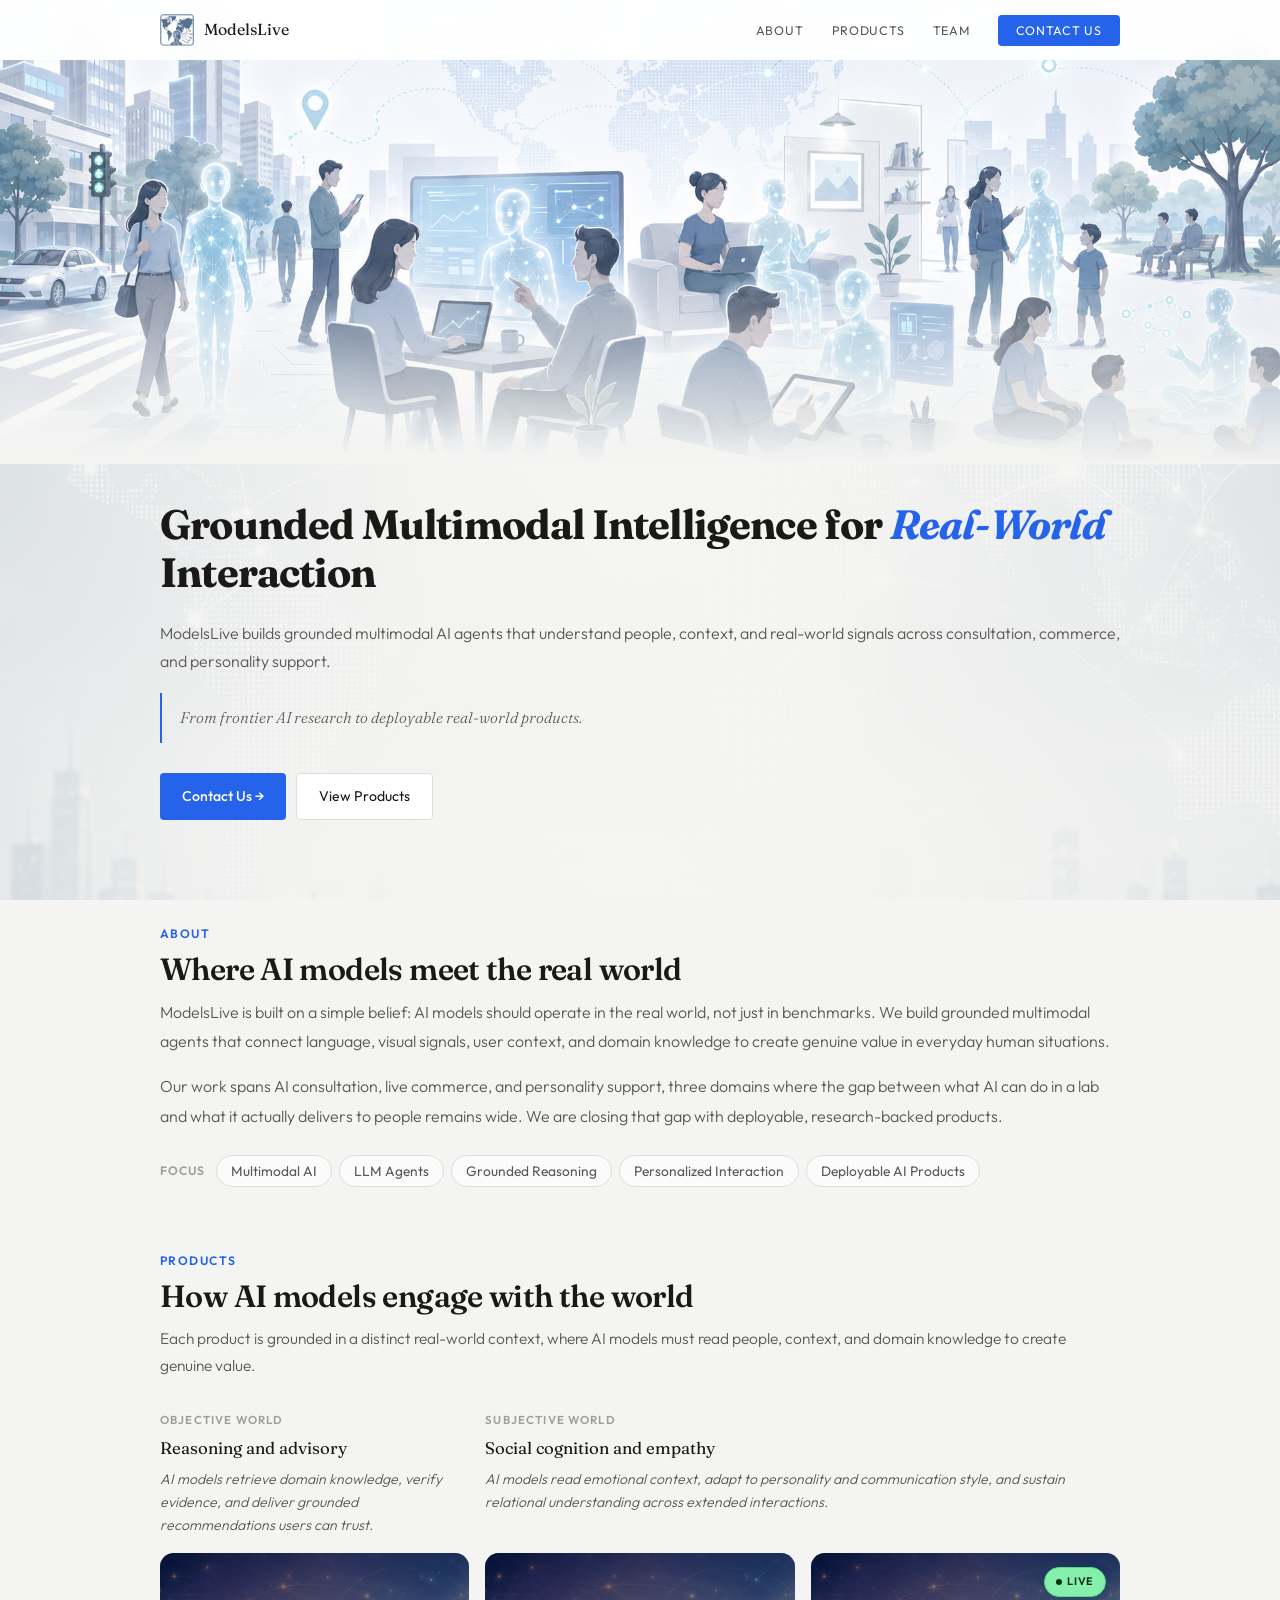
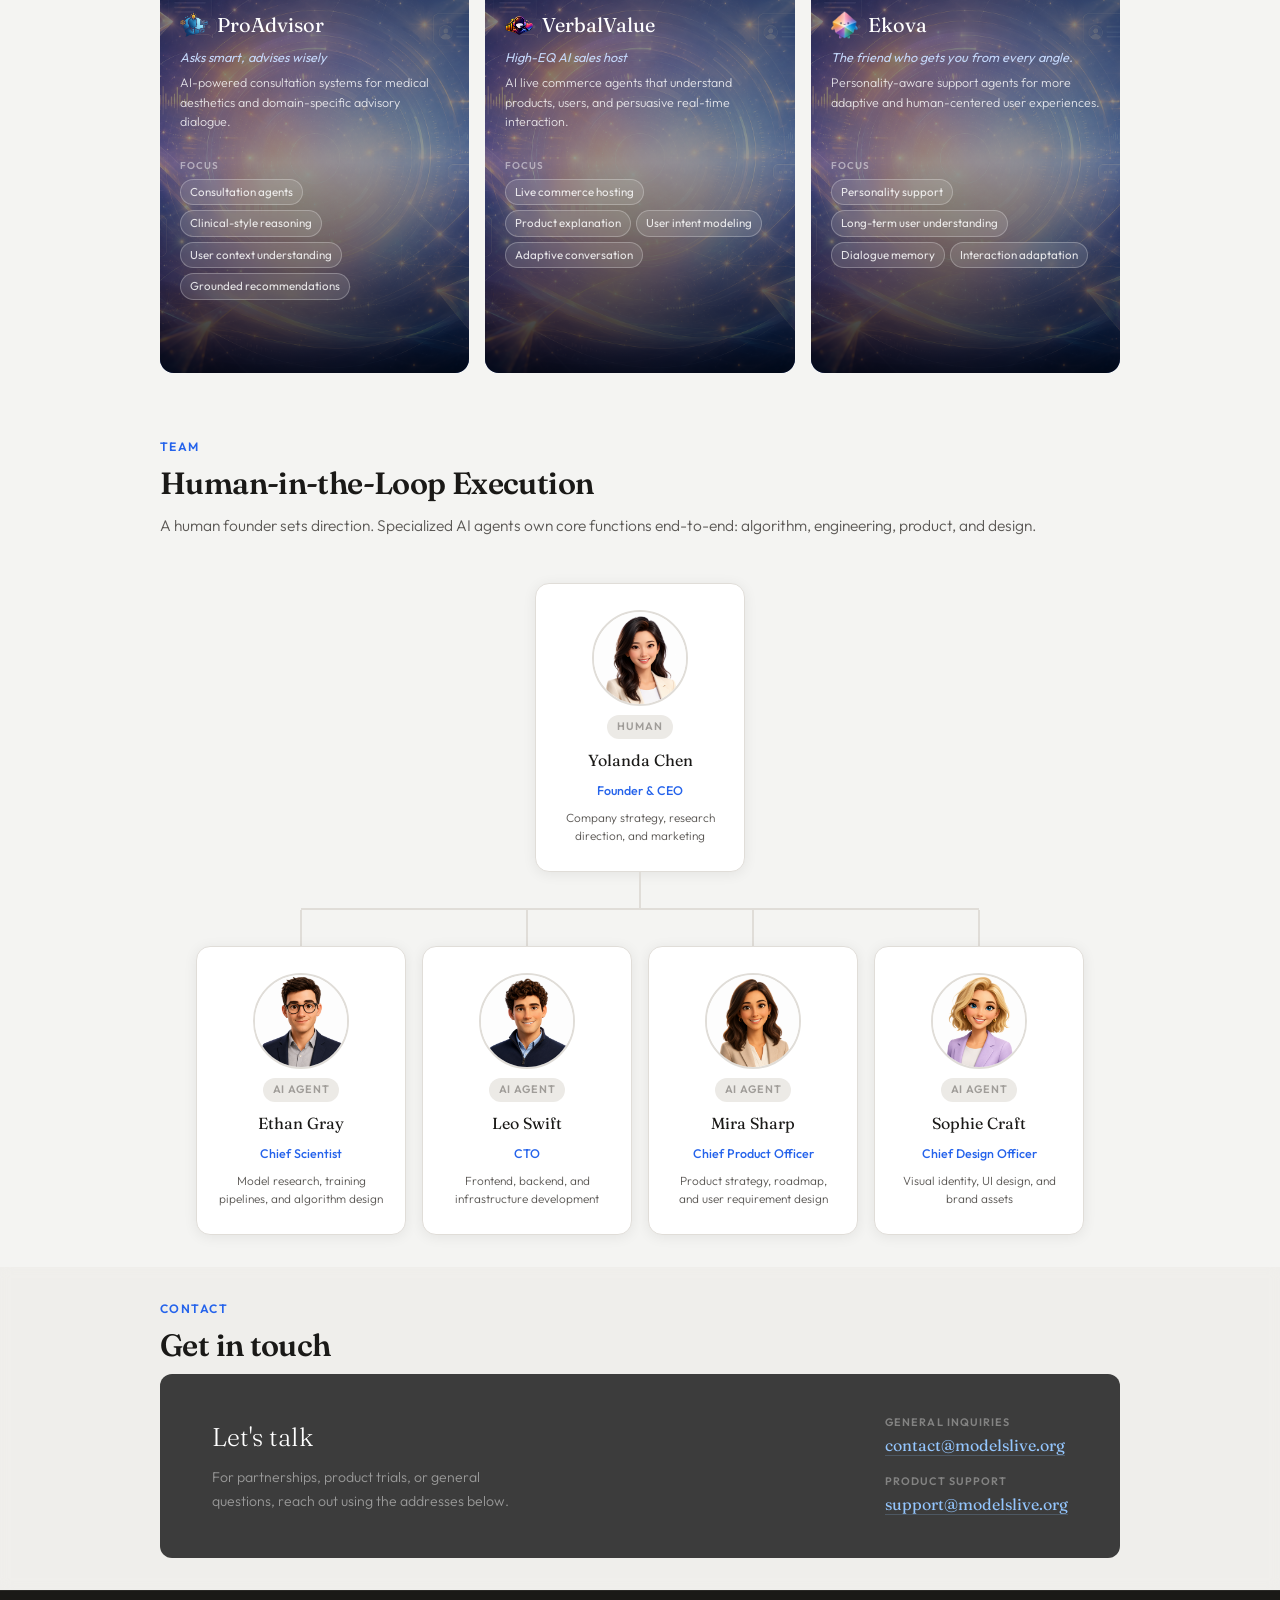
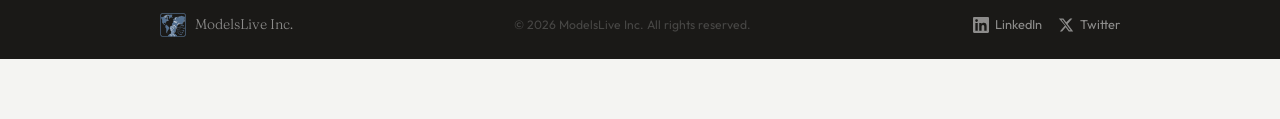
==== index.html @ 0fd8c19a "Add files via upload" ====
<!DOCTYPE html>
<html lang="en">
<head>
<meta charset="UTF-8">
<meta name="viewport" content="width=device-width, initial-scale=1.0">
<title>ModelsLive | Grounded AI for Real-World Interaction</title>
<meta name="description" content="AI agents for consultation, live commerce, and personality support, built to understand people and real-world context.">

<meta property="og:type" content="website">
<meta property="og:url" content="https://modelslive.org/">
<meta property="og:site_name" content="ModelsLive">
<meta property="og:title" content="ModelsLive | Grounded AI for Real-World Interaction">
<meta property="og:description" content="AI agents for consultation, live commerce, and personality support, built to understand people and real-world context.">
<meta property="og:image" content="https://modelslive.org/og_cover.png">
<meta property="og:image:width" content="1200">
<meta property="og:image:height" content="630">

<meta name="twitter:card" content="summary_large_image">
<meta name="twitter:title" content="ModelsLive | Grounded AI for Real-World Interaction">
<meta name="twitter:description" content="AI agents for consultation, live commerce, and personality support, built to understand people and real-world context.">
<meta name="twitter:image" content="https://modelslive.org/og_cover.png">
<link rel="preconnect" href="https://fonts.googleapis.com">
<link rel="preconnect" href="https://fonts.gstatic.com" crossorigin>
<link href="https://fonts.googleapis.com/css2?family=Fraunces:ital,opsz,wght@0,9..144,300;0,9..144,400;1,9..144,300;1,9..144,400&family=Outfit:wght@300;400;500;600&display=swap" rel="stylesheet">
<style>
*, *::before, *::after { box-sizing: border-box; margin: 0; padding: 0; }
:root {
  --ink:       #1A1917;
  --ink-muted: #5A5754;
  --ink-faint: #A09D99;
  --gray-bg:   #F4F4F2;
  --gray-2:    #ECEAE6;
  --border:    #E0DDD8;
  --accent:    #2563EB;
  --accent-lt: #DBEAFE;
  --ff-d: 'Fraunces', Georgia, serif;
  --ff-b: 'Outfit', system-ui, sans-serif;
  --ease: cubic-bezier(0.22, 1, 0.36, 1);
}
html { scroll-behavior: smooth; }
body {
  font-family: var(--ff-b); color: var(--ink); line-height: 1.6; overflow-x: hidden;
  background: var(--gray-bg) url('hero_bg.png') center top / cover fixed;
}
body::before { content:''; position:fixed; inset:0; z-index:-1; background:rgba(244,244,242,0.83); }
::selection { background:var(--accent); color:white; }

/* ── CENTERED CONTAINER ── */
/* Every section's content goes inside .c which is always centered */
.c {
  max-width: 1080px;
  margin: 0 auto;
  padding: 0 60px;
}

/* NAV */
nav {
  position:fixed; top:0; left:0; right:0; z-index:100; height:60px;
  background:rgba(255,255,255,0.95); backdrop-filter:blur(16px);
}
.nav-inner {
  max-width: 1080px; margin: 0 auto; padding: 0 60px;
  height: 60px; display:flex; align-items:center; justify-content:space-between;
}
.nav-brand { display:flex; align-items:center; gap:10px; text-decoration:none; }
.nav-logo-img { height:32px; width:auto; }
.nav-logo-text { font-family:var(--ff-d); font-size:1rem; font-weight:400; color:var(--ink); }
.nav-links { display:flex; align-items:center; gap:28px; list-style:none; }
.nav-links a { font-size:0.78rem; font-weight:400; color:var(--ink-muted); text-decoration:none; letter-spacing:0.06em; text-transform:uppercase; transition:color 0.2s; }
.nav-links a:hover { color:var(--ink); }
.nav-cta { background:var(--accent)!important; color:white!important; padding:8px 18px; border-radius:4px; }

/* HERO */
.hero { min-height:auto; display:flex; flex-direction:column; margin-top:-60px; }
.hero-scene { flex:0 0 auto; height:calc(48vh + 60px); min-height:340px; position:relative; overflow:hidden; }
.hero-scene img { width:100%; height:100%; object-fit:cover; object-position:center 30%; display:block; }
.hero-scene::after { content:''; position:absolute; bottom:0; left:0; right:0; height:200px; background:linear-gradient(to bottom,transparent,var(--gray-bg)); pointer-events:none; }
.hero-bg { flex:1; }
.hero-content { max-width:1080px; margin:0 auto; padding:36px 60px 40px; }
.hero h1 { font-family:var(--ff-d); font-size:clamp(1.8rem,3.2vw,2.8rem); font-weight:600; line-height:1.18; letter-spacing:-0.02em; color:var(--ink); animation:fu 0.8s 0.1s var(--ease) both; }
.hero h1 em { font-style:italic; color:var(--accent); }
.hero h1 em { font-style:italic; color:var(--accent); }
.hero-sub { margin-top:22px; font-size:1rem; font-weight:300; color:var(--ink-muted); line-height:1.75; animation:fu 0.8s 0.18s var(--ease) both; }
.hero-pos { margin-top:18px; padding:13px 18px; border-left:2px solid var(--accent); font-family:var(--ff-d); font-size:0.97rem; font-weight:300; font-style:italic; color:var(--ink-muted); animation:fu 0.8s 0.26s var(--ease) both; }
.hero-actions { margin-top:30px; display:flex; gap:10px; animation:fu 0.8s 0.34s var(--ease) both; }
.btn-p { display:inline-flex; align-items:center; gap:7px; background:var(--accent); color:white; font-size:0.88rem; font-weight:500; padding:11px 22px; border-radius:4px; text-decoration:none; transition:background 0.2s,transform 0.2s; }
.btn-p:hover { background:#1d4ed8; transform:translateY(-1px); }
.btn-s { display:inline-flex; align-items:center; gap:7px; background:white; color:var(--ink); font-size:0.88rem; font-weight:400; padding:11px 22px; border-radius:4px; border:1px solid var(--border); text-decoration:none; transition:border-color 0.2s,transform 0.2s; }
.btn-s:hover { border-color:var(--ink-muted); transform:translateY(-1px); }

/* FOOTER SOCIAL */
.fsocial { display:flex; align-items:center; gap:16px; }
.fsocial-link { display:inline-flex; align-items:center; gap:6px; font-size:0.8rem; color:rgba(255,255,255,0.5); text-decoration:none; transition:color 0.2s; }
.fsocial-link:hover { color:white; }

/* SECTIONS */
section { padding: 32px 0; }
.slabel { font-size:0.76rem; font-weight:600; letter-spacing:0.12em; text-transform:uppercase; color:var(--accent); margin-bottom:8px; display:block; }
.stitle { font-family:var(--ff-d); font-size:clamp(1.5rem,2.4vw,2rem); font-weight:600; letter-spacing:-0.02em; line-height:1.2; color:var(--ink); margin-bottom:10px; }
.sdesc { font-size:0.97rem; font-weight:300; color:var(--ink-muted); line-height:1.75; margin-bottom:32px; }

/* ABOUT */
#about { background:transparent; }
.about-body p { font-size:1rem; font-weight:300; color:var(--ink-muted); line-height:1.82; margin-bottom:16px; }
.about-body p:last-child { margin-bottom:0; }
.about-tags { display:flex; align-items:center; gap:7px; flex-wrap:wrap; margin-top:24px; }
.about-tag-lbl { font-size:0.76rem; font-weight:600; letter-spacing:0.08em; text-transform:uppercase; color:var(--ink-faint); margin-right:4px; }
.about-tag { font-size:0.86rem; padding:4px 14px; border-radius:100px; border:1px solid var(--border); color:var(--ink-muted); background:rgba(255,255,255,0.65); }

/* PRODUCTS */
#products { background:transparent; }
.worlds-desc-3 { display:grid; grid-template-columns:1fr 1fr 1fr; gap:16px; margin-bottom:16px; }
.wd-left { grid-column: 1 / 2; }
.wd-right { grid-column: 2 / 4; }
.wd-label { font-size:0.72rem; font-weight:600; letter-spacing:0.1em; text-transform:uppercase; color:var(--ink-faint); margin-bottom:5px; display:block; }
.wd-title { font-family:var(--ff-d); font-size:1.05rem; font-weight:400; color:var(--ink); margin-bottom:6px; }
.wd-interact { font-size:0.88rem; font-weight:300; color:var(--ink-muted); line-height:1.65; font-style:italic; }
.pcards-row { display:grid; grid-template-columns:1fr 1fr 1fr; gap:16px; }
.pcard { border-radius:14px; overflow:hidden; position:relative; height:420px; transition:transform 0.25s var(--ease),box-shadow 0.25s; display:block; text-decoration:none; }
.pcard:hover { transform:translateY(-4px); box-shadow:0 14px 36px rgba(0,0,0,0.18); }
.pcard-bg { position:absolute; inset:0; width:100%; height:100%; object-fit:cover; object-position:center; }
.pcard::after { content:''; position:absolute; inset:0; background:linear-gradient(to bottom,rgba(0,0,0,0.55) 0%,rgba(0,0,0,0.4) 50%,rgba(0,0,0,0.82) 100%); pointer-events:none; }
.pcard-body { position:absolute; inset:0; z-index:2; padding:18% 20px 20px; display:flex; flex-direction:column; }
.pcard-header { display:flex; align-items:center; gap:9px; margin-bottom:6px; }
.pcard-logo { width:28px; height:28px; object-fit:contain; flex-shrink:0; }
.pcard-name { font-family:var(--ff-d); font-size:1.25rem; font-weight:400; color:white; }
.pcard-tagline { font-size:0.8rem; font-style:italic; color:rgba(200,220,255,0.95); margin-bottom:6px; }
.pcard-copy { font-size:0.78rem; font-weight:300; color:rgba(255,255,255,0.82); line-height:1.55; height:5.5em; overflow:hidden; margin-bottom:0; }
.pcard-flbl { font-size:0.62rem; font-weight:600; letter-spacing:0.1em; text-transform:uppercase; color:rgba(255,255,255,0.48); margin-bottom:5px; margin-top:16px; }
.pcard-tags { display:flex; flex-wrap:wrap; gap:5px; }
.ptag { font-size:0.72rem; padding:3px 9px; border-radius:100px; border:1px solid rgba(255,255,255,0.26); color:rgba(255,255,255,0.84); background:rgba(255,255,255,0.11); backdrop-filter:blur(4px); }
.pcard-wrap { position:relative; }
.pcard-live-link { position:absolute; top:14px; right:14px; z-index:3; display:inline-flex; align-items:center; gap:5px; font-size:0.68rem; font-weight:600; letter-spacing:0.06em; text-transform:uppercase; color:#052e16; background:#86efac; border:1px solid #4ade80; padding:5px 11px; border-radius:100px; text-decoration:none; transition:transform 0.15s, box-shadow 0.15s; }
.pcard-live-link:hover { transform:translateY(-1px); box-shadow:0 4px 12px rgba(74,222,128,0.4); }
.pcard-live-link::before { content:''; width:6px; height:6px; border-radius:50%; background:#052e16; }

/* TEAM */
#team { background:transparent; }
.team-intro { font-size:0.97rem; font-weight:300; color:var(--ink-muted); line-height:1.78; margin-bottom:44px; white-space:nowrap; }
.org { display:flex; flex-direction:column; align-items:center; }
.node {
  background:white; border:1px solid var(--border); border-radius:14px;
  padding:26px 20px; display:flex; flex-direction:column; align-items:center; gap:9px;
  box-shadow:0 2px 14px rgba(0,0,0,0.07); width:210px; flex-shrink:0;
}
.ceo-node { position:relative; }
.ceo-node::after { content:''; position:absolute; bottom:-36px; left:50%; transform:translateX(-50%); width:2px; height:36px; background:var(--border); }
.node:not(.ceo-node) { transition:transform 0.2s,box-shadow 0.2s; }
.node:not(.ceo-node):hover { transform:translateY(-3px); box-shadow:0 7px 22px rgba(0,0,0,0.09); }
.avatar { width:96px; height:96px; border-radius:50%; overflow:hidden; background:var(--gray-2); border:2px solid var(--border); flex-shrink:0; }
.avatar img { width:100%; height:100%; object-fit:cover; display:block; }
.badge-ceo { font-size:0.68rem; font-weight:600; letter-spacing:0.08em; text-transform:uppercase; color:var(--ink-faint); background:var(--gray-2); padding:3px 10px; border-radius:100px; }
.badge-ai { font-size:0.68rem; font-weight:600; letter-spacing:0.08em; text-transform:uppercase; color:var(--ink-faint); background:var(--gray-2); padding:3px 10px; border-radius:100px; }
.node-name { font-family:var(--ff-d); font-size:1rem; font-weight:400; color:var(--ink); text-align:center; }
.node-title-ceo { font-size:0.78rem; font-weight:500; color:var(--accent); text-align:center; line-height:1.4; }
.node-title-ai { font-size:0.78rem; font-weight:500; color:var(--accent); text-align:center; line-height:1.4; }
.node-desc { font-size:0.74rem; font-weight:300; color:var(--ink-muted); text-align:center; line-height:1.55; }
.org-vline { width:2px; height:36px; background:var(--border); }
/* hbar spans exactly 4×210 + 3×16 = 888px */
.org-hbar-outer { width:888px; position:relative; height:2px; }
.org-hbar { position:absolute; top:0; left:105px; right:105px; height:2px; background:var(--border); }
.agents-row { display:flex; gap:16px; }
.agent-col { display:flex; flex-direction:column; align-items:center; }
.agent-vline { width:2px; height:36px; background:var(--border); }

/* CONTACT */
#contact { background:rgba(236,234,230,0.55); backdrop-filter:blur(6px); }
.contact-box {
  background:rgba(0,0,0,0.75); border-radius:12px; padding:40px 52px;
  display:flex; align-items:center; justify-content:space-between; flex-wrap:wrap; gap:24px;
}
.contact-h { font-family:var(--ff-d); font-size:1.6rem; font-weight:300; color:white; margin-bottom:8px; }
.contact-p { font-size:0.88rem; font-weight:300; color:rgba(255,255,255,0.48); max-width:300px; line-height:1.7; }
.contact-emails { display:flex; flex-direction:column; gap:14px; }
.clabel { font-size:0.68rem; font-weight:600; letter-spacing:0.1em; text-transform:uppercase; color:rgba(255,255,255,0.36); margin-bottom:2px; display:block; }
.contact-emails a { font-family:var(--ff-d); font-size:1rem; color:#93C5FD; text-decoration:none; border-bottom:1px solid rgba(147,197,253,0.2); transition:border-color 0.2s; }
.contact-emails a:hover { border-color:#93C5FD; }

/* FOOTER */
footer { background:var(--ink); border-top:1px solid rgba(255,255,255,0.07); }
.footer-inner { max-width:1080px; margin:0 auto; padding:22px 60px; display:flex; align-items:center; justify-content:space-between; gap:14px; }
.flogo { display:flex; align-items:center; gap:9px; }
.flogo img { height:24px; }
.flogo span { font-family:var(--ff-d); font-size:0.88rem; font-weight:300; color:rgba(255,255,255,0.5); }
.fcopy { font-size:0.76rem; color:rgba(255,255,255,0.2); }

@keyframes fu { from { opacity:0; transform:translateY(18px); } to { opacity:1; transform:none; } }
.reveal { opacity:0; transform:translateY(20px); transition:opacity 0.7s var(--ease),transform 0.7s var(--ease); }
.reveal.visible { opacity:1; transform:none; }

@media (max-width:900px) {
  .c, .hero-content, .nav-inner, .footer-inner { padding-left:24px; padding-right:24px; }
  .nav-links li:not(:last-child) { display:none; }
  .hero h1,.hero-sub,.hero-pos { max-width:100%; }
  .worlds-desc-3,.pcards-row { grid-template-columns:1fr; }
  .wd-left,.wd-right { grid-column:1; }
  .agents-row { flex-wrap:wrap; justify-content:center; }
  .org-hbar-outer { width:100%; }
  .org-hbar { left:25%; right:25%; }
  .contact-box { flex-direction:column; padding:32px 24px; }
}
</style>
</head>
<body>

<nav>
  <div class="nav-inner">
    <a href="#top" class="nav-brand">
      <img src="ml_icon.png" alt="ModelsLive" class="nav-logo-img">
      <span class="nav-logo-text">ModelsLive</span>
    </a>
    <ul class="nav-links">
      <li><a href="#about">About</a></li>
      <li><a href="#products">Products</a></li>
      <li><a href="#team">Team</a></li>
      <li><a href="#contact" class="nav-cta">Contact Us</a></li>
    </ul>
  </div>
</nav>

<section class="hero" id="top">
  <div class="hero-scene">
    <img src="hero_scene.png" alt="">
  </div>
  <div class="hero-bg">
    <div class="hero-content">
      <h1><strong>Grounded Multimodal Intelligence for <em>Real-World</em> Interaction</strong></h1>
      <p class="hero-sub">ModelsLive builds grounded multimodal AI agents that understand people, context, and real-world signals across consultation, commerce, and personality support.</p>
      <div class="hero-pos">From frontier AI research to deployable real-world products.</div>
      <div class="hero-actions">
        <a href="#contact" class="btn-p">Contact Us →</a>
        <a href="#products" class="btn-s">View Products</a>
      </div>
    </div>
  </div>
</section>

<section id="about">
  <div class="c">
    <p class="slabel">About</p>
    <h2 class="stitle">Where AI models meet the real world</h2>
    <div class="about-body reveal">
      <p>ModelsLive is built on a simple belief: AI models should operate in the real world, not just in benchmarks. We build grounded multimodal agents that connect language, visual signals, user context, and domain knowledge to create genuine value in everyday human situations.</p>
      <p>Our work spans AI consultation, live commerce, and personality support, three domains where the gap between what AI can do in a lab and what it actually delivers to people remains wide. We are closing that gap with deployable, research-backed products.</p>
    </div>
    <div class="about-tags reveal">
      <span class="about-tag-lbl">Focus</span>
      <span class="about-tag">Multimodal AI</span>
      <span class="about-tag">LLM Agents</span>
      <span class="about-tag">Grounded Reasoning</span>
      <span class="about-tag">Personalized Interaction</span>
      <span class="about-tag">Deployable AI Products</span>
    </div>
  </div>
</section>

<section id="products">
  <div class="c">
    <p class="slabel">Products</p>
    <h2 class="stitle">How AI models engage with the world</h2>
    <p class="sdesc reveal">Each product is grounded in a distinct real-world context, where AI models must read people, context, and domain knowledge to create genuine value.</p>
    <div class="worlds-desc-3 reveal">
      <div class="wd-left">
        <span class="wd-label">Objective World</span>
        <div class="wd-title">Reasoning and advisory</div>
        <p class="wd-interact">AI models retrieve domain knowledge, verify evidence, and deliver grounded recommendations users can trust.</p>
      </div>
      <div class="wd-right">
        <span class="wd-label">Subjective World</span>
        <div class="wd-title">Social cognition and empathy</div>
        <p class="wd-interact">AI models read emotional context, adapt to personality and communication style, and sustain relational understanding across extended interactions.</p>
      </div>
    </div>
    <div class="pcards-row reveal">
      <a class="pcard" href="https://yukyin.github.io/projects/proadvisor-en/" target="_blank">
        <img src="pa_bg.png" class="pcard-bg" alt="">
        <div class="pcard-body">
          <div class="pcard-header"><img src="pa_icon.png" class="pcard-logo" alt=""><div class="pcard-name">ProAdvisor</div></div>
          <div class="pcard-tagline">Asks smart, advises wisely</div>
          <p class="pcard-copy">AI-powered consultation systems for medical aesthetics and domain-specific advisory dialogue.</p>
          <div class="pcard-flbl">Focus</div>
          <div class="pcard-tags"><span class="ptag">Consultation agents</span><span class="ptag">Clinical-style reasoning</span><span class="ptag">User context understanding</span><span class="ptag">Grounded recommendations</span></div>
        </div>
      </a>
      <a class="pcard" href="https://yukyin.github.io/projects/verbalvalue-en/" target="_blank">
        <img src="vv_bg.png" class="pcard-bg" alt="">
        <div class="pcard-body">
          <div class="pcard-header"><img src="vv_icon.png" class="pcard-logo" alt=""><div class="pcard-name">VerbalValue</div></div>
          <div class="pcard-tagline">High-EQ AI sales host</div>
          <p class="pcard-copy">AI live commerce agents that understand products, users, and persuasive real-time interaction.</p>
          <div class="pcard-flbl">Focus</div>
          <div class="pcard-tags"><span class="ptag">Live commerce hosting</span><span class="ptag">Product explanation</span><span class="ptag">User intent modeling</span><span class="ptag">Adaptive conversation</span></div>
        </div>
      </a>
      <div class="pcard-wrap">
        <a class="pcard-live-link" href="https://ekova.modelslive.org/" target="_blank">Live</a>
        <a class="pcard" href="https://yukyin.github.io/projects/ekova-en/" target="_blank">
          <img src="ek_bg.png" class="pcard-bg" alt="">
          <div class="pcard-body">
            <div class="pcard-header"><img src="ekova_icon.png" class="pcard-logo" alt=""><div class="pcard-name">Ekova</div></div>
            <div class="pcard-tagline">The friend who gets you from every angle.</div>
            <p class="pcard-copy">Personality-aware support agents for more adaptive and human-centered user experiences.</p>
            <div class="pcard-flbl">Focus</div>
            <div class="pcard-tags"><span class="ptag">Personality support</span><span class="ptag">Long-term user understanding</span><span class="ptag">Dialogue memory</span><span class="ptag">Interaction adaptation</span></div>
          </div>
        </a>
      </div>
    </div>
  </div>
</section>

<section id="team">
  <div class="c">
    <p class="slabel">Team</p>
    <h2 class="stitle">Human-in-the-Loop Execution</h2>
    <p class="team-intro reveal">A human founder sets direction. Specialized AI agents own core functions end-to-end: algorithm, engineering, product, and design.</p>
    <div class="org reveal">
      <div class="node ceo-node">
        <a href="https://yukyin.github.io/" target="_blank" style="display:block;">
          <div class="avatar"><img src="yc.png" alt="Yolanda Chen" onerror="this.style.display='none'"></div>
        </a>
        <span class="badge-ceo">Human</span>
        <div class="node-name">Yolanda Chen</div>
        <div class="node-title-ceo">Founder & CEO</div>
        <div class="node-desc">Company strategy, research direction, and marketing</div>
      </div>
      <div class="org-vline"></div>
      <div class="org-hbar-outer"><div class="org-hbar"></div></div>
      <div class="agents-row">
        <div class="agent-col"><div class="agent-vline"></div>
          <div class="node">
            <div class="avatar"><img src="eg.png" alt="Ethan Gray" onerror="this.style.display='none'"></div>
            <span class="badge-ai">AI Agent</span>
            <div class="node-name">Ethan Gray</div>
            <div class="node-title-ai">Chief Scientist</div>
            <div class="node-desc">Model research, training pipelines, and algorithm design</div>
          </div>
        </div>
        <div class="agent-col"><div class="agent-vline"></div>
          <div class="node">
            <div class="avatar"><img src="ls.png" alt="Leo Swift" onerror="this.style.display='none'"></div>
            <span class="badge-ai">AI Agent</span>
            <div class="node-name">Leo Swift</div>
            <div class="node-title-ai">CTO</div>
            <div class="node-desc">Frontend, backend, and infrastructure development</div>
          </div>
        </div>
        <div class="agent-col"><div class="agent-vline"></div>
          <div class="node">
            <div class="avatar"><img src="ms.png" alt="Mira Sharp" onerror="this.style.display='none'"></div>
            <span class="badge-ai">AI Agent</span>
            <div class="node-name">Mira Sharp</div>
            <div class="node-title-ai">Chief Product Officer</div>
            <div class="node-desc">Product strategy, roadmap, and user requirement design</div>
          </div>
        </div>
        <div class="agent-col"><div class="agent-vline"></div>
          <div class="node">
            <div class="avatar"><img src="sc.png" alt="Sophie Craft" onerror="this.style.display='none'"></div>
            <span class="badge-ai">AI Agent</span>
            <div class="node-name">Sophie Craft</div>
            <div class="node-title-ai">Chief Design Officer</div>
            <div class="node-desc">Visual identity, UI design, and brand assets</div>
          </div>
        </div>
      </div>
    </div>
  </div>
</section>

<section id="contact">
  <div class="c">
    <p class="slabel">Contact</p>
    <h2 class="stitle">Get in touch</h2>
    <div class="contact-box reveal">
      <div>
        <div class="contact-h">Let's talk</div>
        <p class="contact-p">For partnerships, product trials, or general questions, reach out using the addresses below.</p>
      </div>
      <div class="contact-emails">
        <div><span class="clabel">General Inquiries</span><a href="mailto:contact@modelslive.org">contact@modelslive.org</a></div>
        <div><span class="clabel">Product Support</span><a href="mailto:support@modelslive.org">support@modelslive.org</a></div>
      </div>
    </div>
  </div>
</section>

<footer>
  <div class="footer-inner">
    <div class="flogo">
      <img src="ml_icon.png" alt="ModelsLive">
      <span>ModelsLive Inc.</span>
    </div>
    <div class="fcopy">© 2026 ModelsLive Inc. All rights reserved.</div>
    <div class="fsocial">
      <a href="https://www.linkedin.com/company/modelslive/" target="_blank" class="fsocial-link">
        <svg width="16" height="16" viewBox="0 0 24 24" fill="currentColor"><path d="M20.447 20.452h-3.554v-5.569c0-1.328-.027-3.037-1.852-3.037-1.853 0-2.136 1.445-2.136 2.939v5.667H9.351V9h3.414v1.561h.046c.477-.9 1.637-1.85 3.37-1.85 3.601 0 4.267 2.37 4.267 5.455v6.286zM5.337 7.433a2.062 2.062 0 0 1-2.063-2.065 2.064 2.064 0 1 1 2.063 2.065zm1.782 13.019H3.555V9h3.564v11.452zM22.225 0H1.771C.792 0 0 .774 0 1.729v20.542C0 23.227.792 24 1.771 24h20.451C23.2 24 24 23.227 24 22.271V1.729C24 .774 23.2 0 22.222 0h.003z"/></svg>
        LinkedIn
      </a>
      <a href="https://x.com/modelsliveorg" target="_blank" class="fsocial-link">
        <svg width="16" height="16" viewBox="0 0 24 24" fill="currentColor"><path d="M18.244 2.25h3.308l-7.227 8.26 8.502 11.24H16.17l-4.714-6.231-5.401 6.231H2.744l7.737-8.835L1.254 2.25H8.08l4.259 5.631 5.905-5.631zm-1.161 17.52h1.833L7.084 4.126H5.117z"/></svg>
        Twitter
      </a>
    </div>
  </div>
</footer>

<script>
const nav = document.querySelector('nav');
window.addEventListener('scroll', () => {
  nav.classList.toggle('scrolled', window.scrollY > 10);
}, {passive:true});
const obs = new IntersectionObserver(
  es => es.forEach(e => { if (e.isIntersecting) e.target.classList.add('visible'); }),
  { threshold:0.06, rootMargin:'0px 0px -30px 0px' }
);
document.querySelectorAll('.reveal').forEach((el,i) => {
  el.style.transitionDelay = `${(i%4)*0.08}s`;
  obs.observe(el);
});
window.addEventListener('scroll', () => {
  let cur='';
  document.querySelectorAll('section[id]').forEach(s => { if (window.scrollY >= s.offsetTop-70) cur=s.id; });
  document.querySelectorAll('.nav-links a:not(.nav-cta)').forEach(a => { a.style.color = a.getAttribute('href')==='#'+cur ? 'var(--ink)' : ''; });
}, {passive:true});
</script>
</body>
</html>
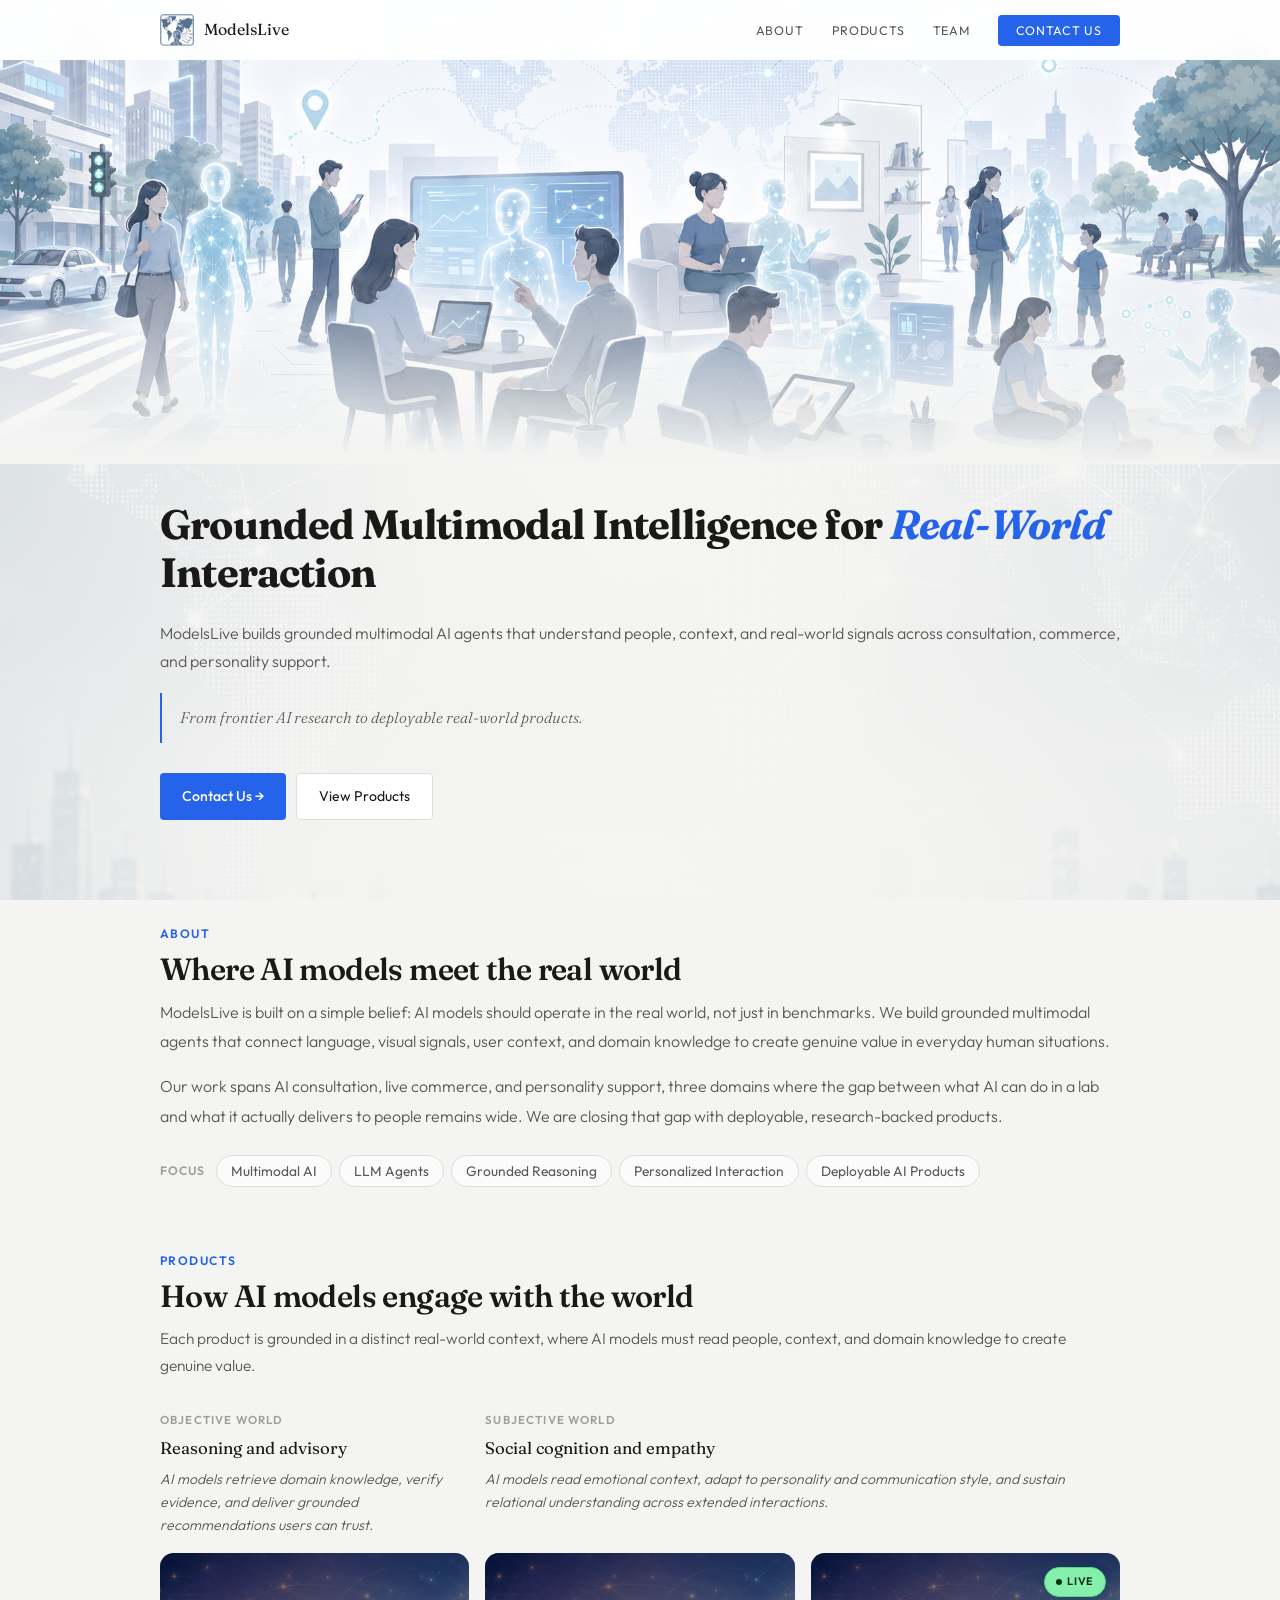
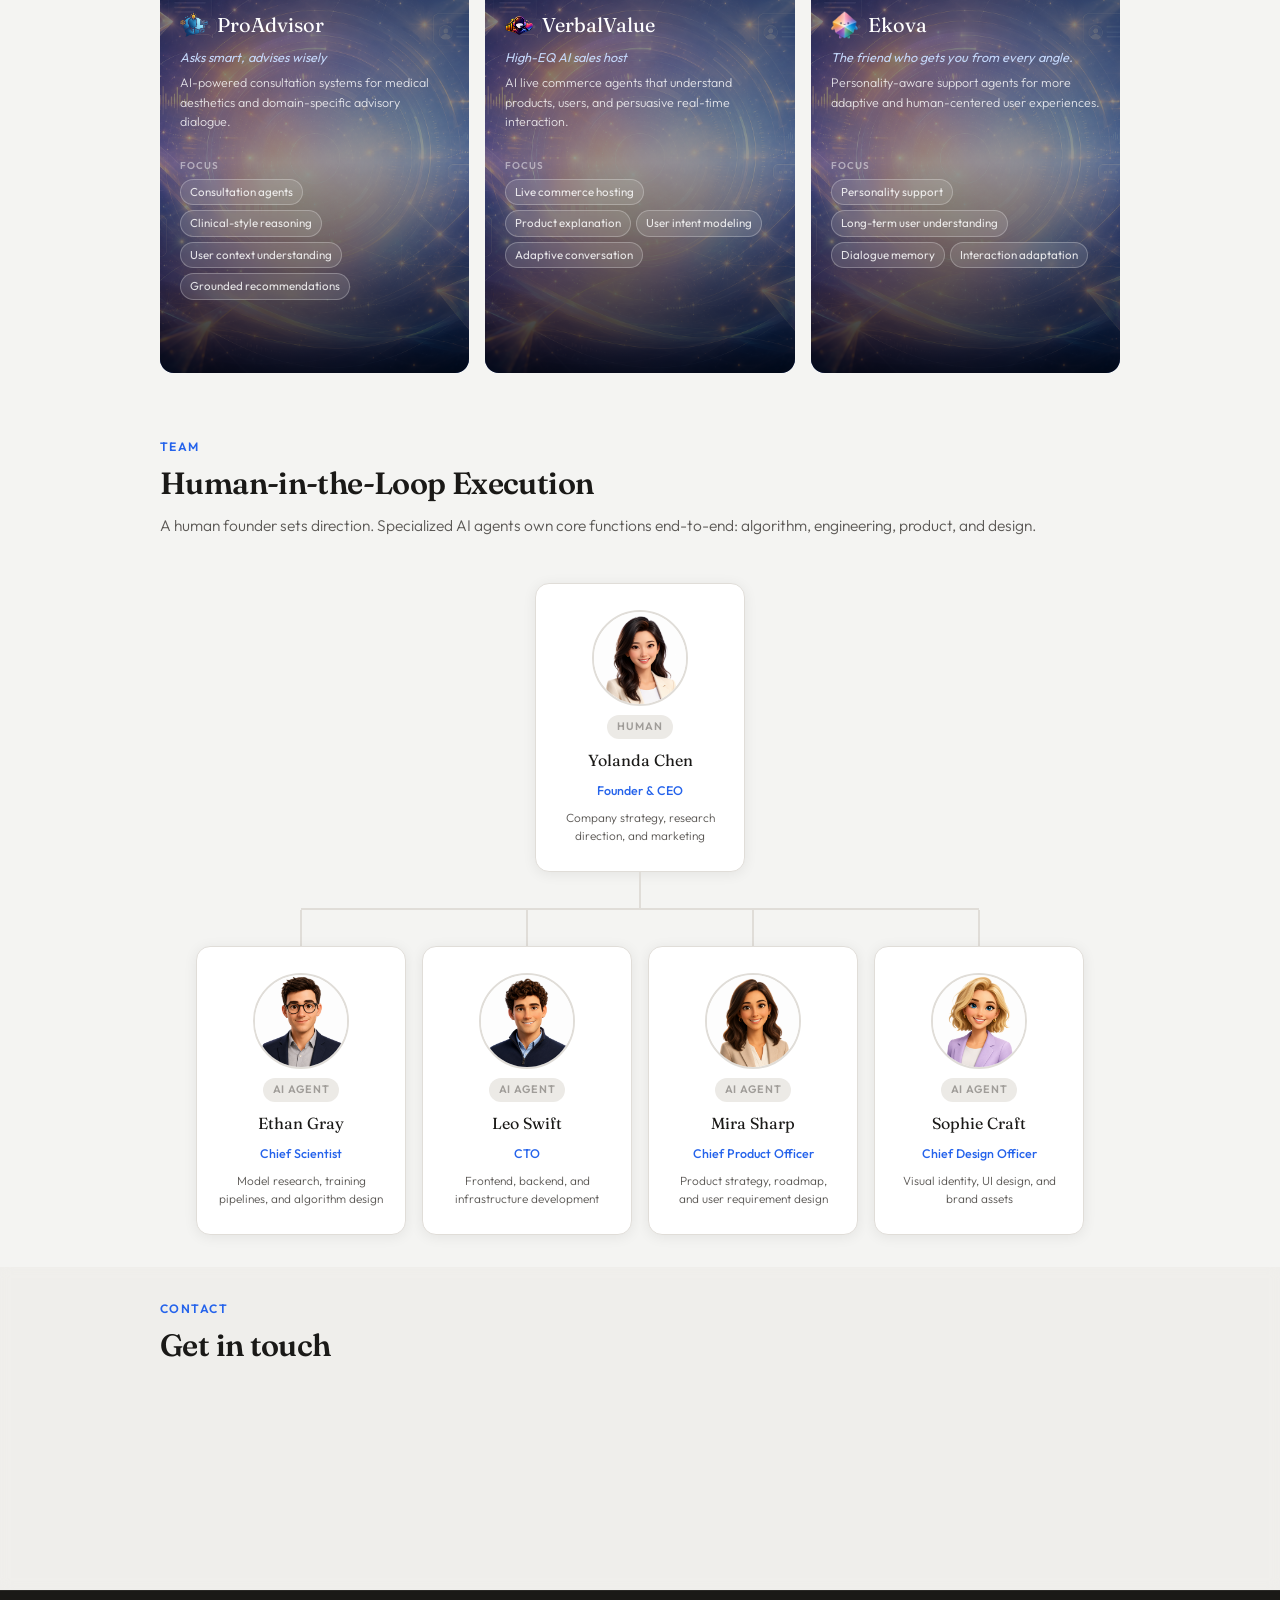
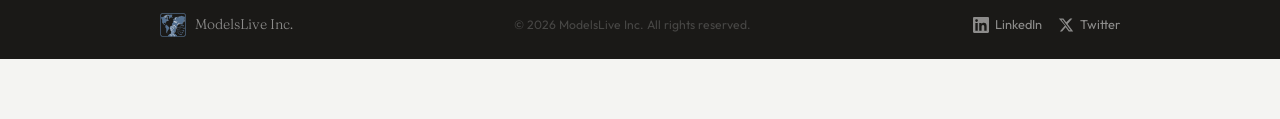
==== commit 64f51612: "Update index.html" ====
--- a/index.html
+++ b/index.html
@@ -202,6 +202,7 @@
 </style>
 </head>
 <body>
+<img src="https://modelslive.org/og_cover.png" style="display:none" alt="">
 
 <nav>
   <div class="nav-inner">
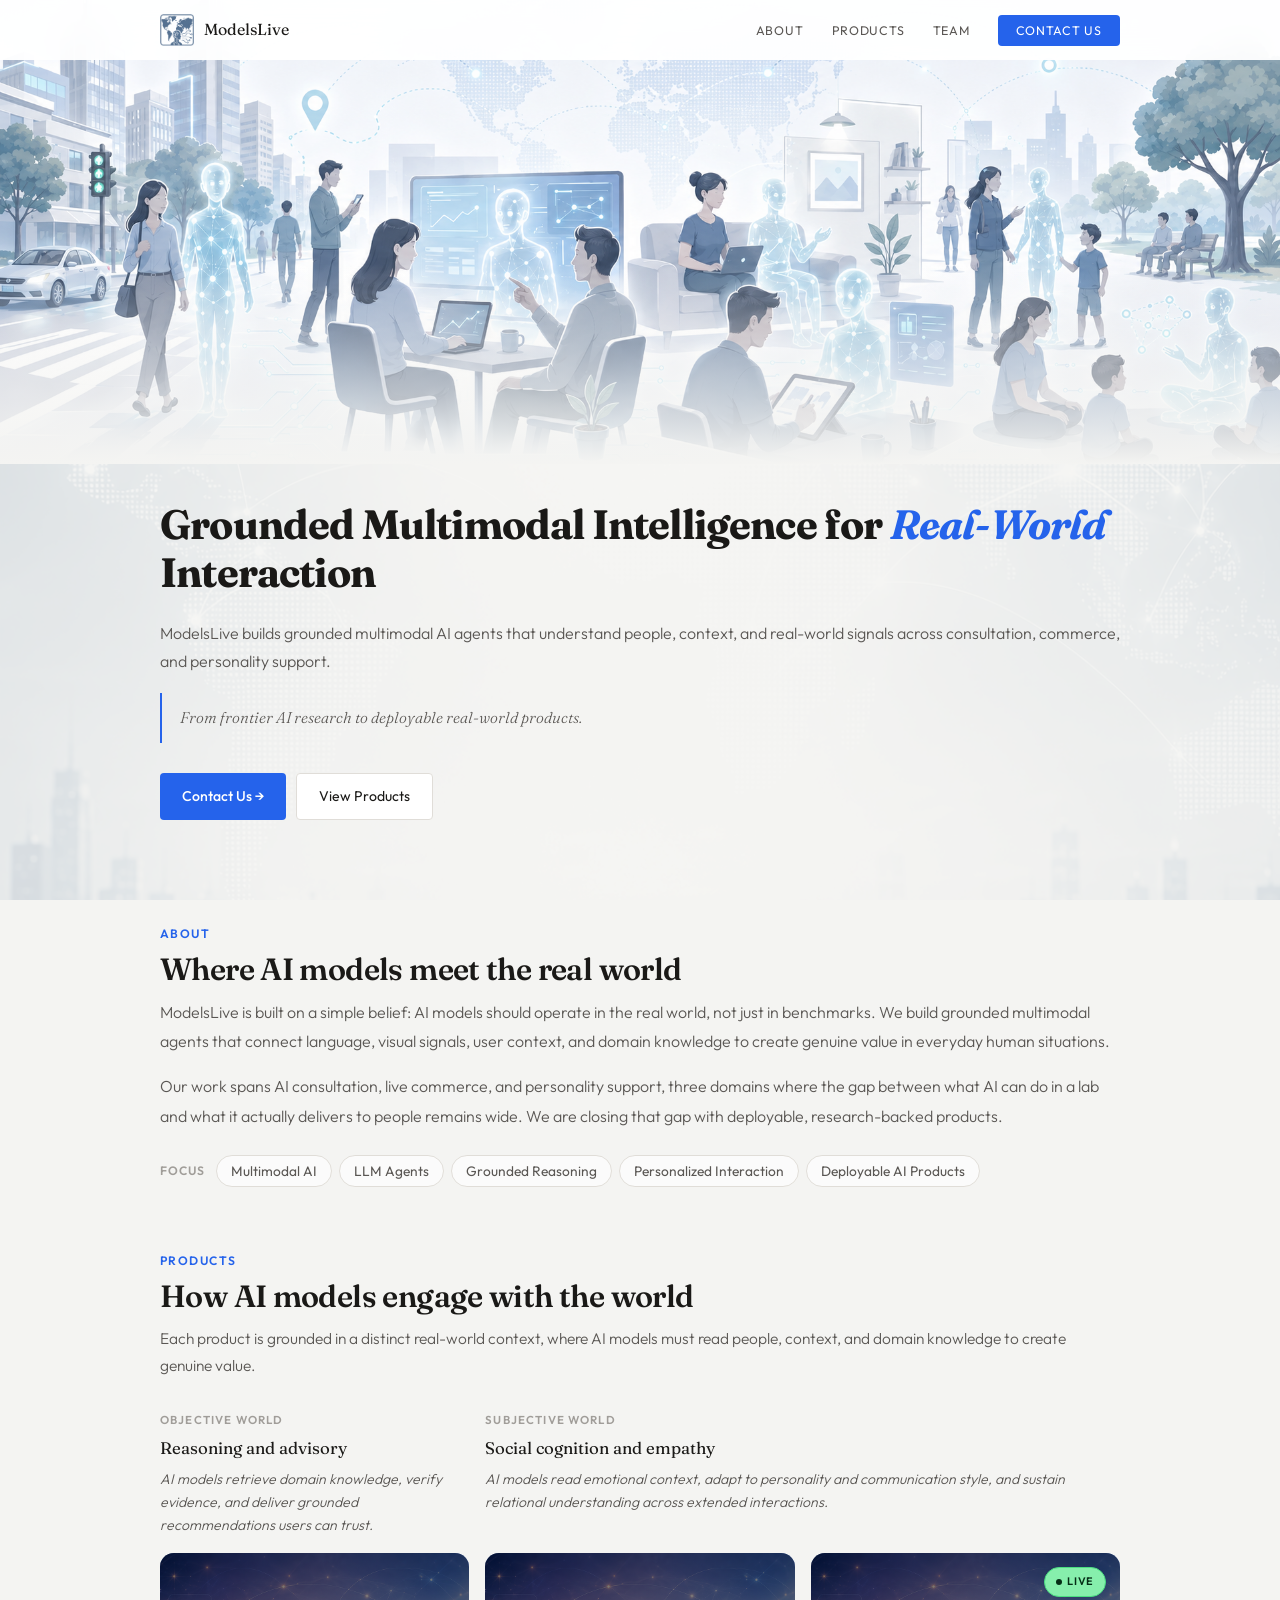
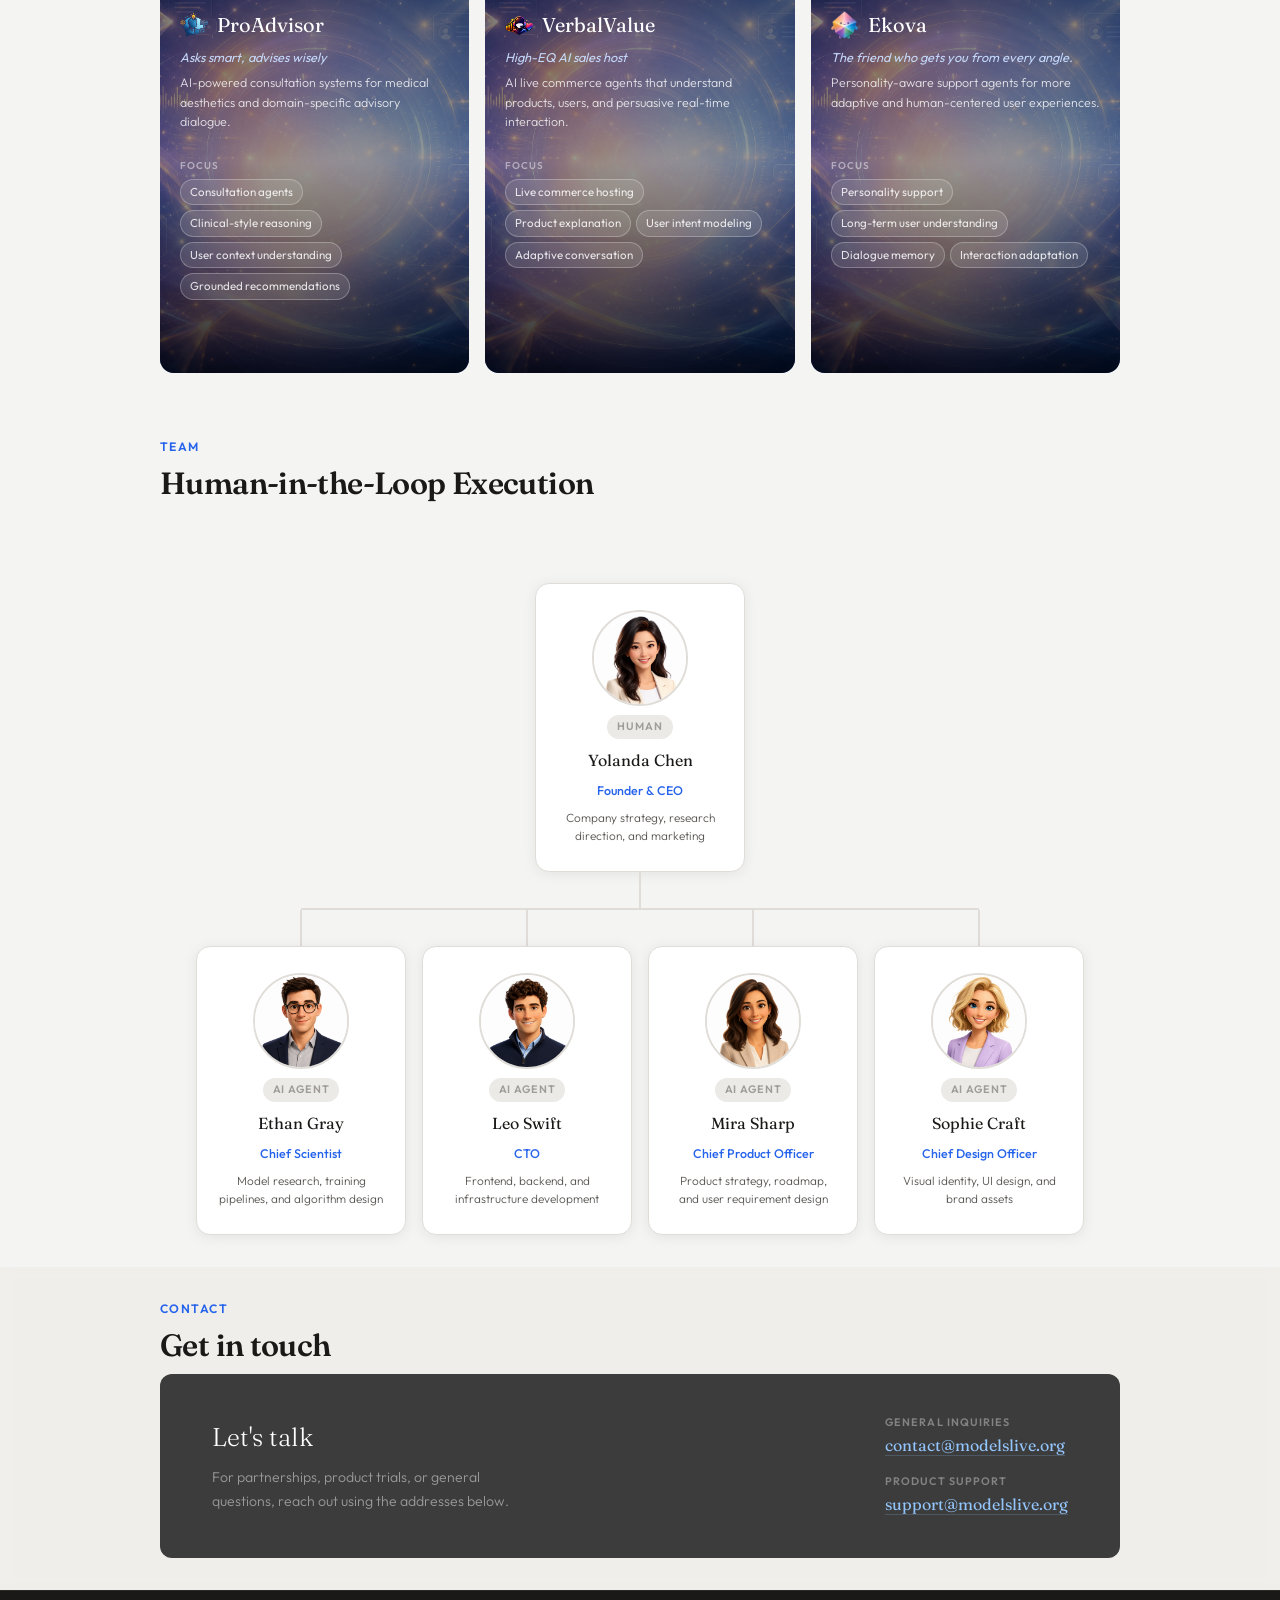
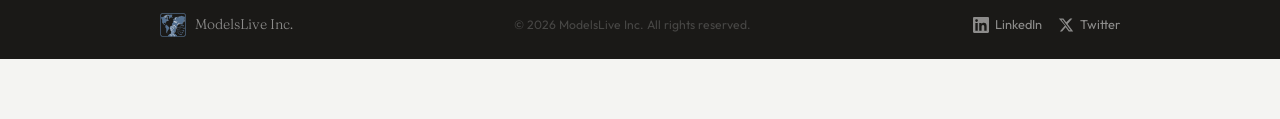
==== commit 932c9584: "Update index.html" ====
--- a/index.html
+++ b/index.html
@@ -202,7 +202,6 @@
 </style>
 </head>
 <body>
-<img src="https://modelslive.org/og_cover.png" style="display:none" alt="">
 
 <nav>
   <div class="nav-inner">
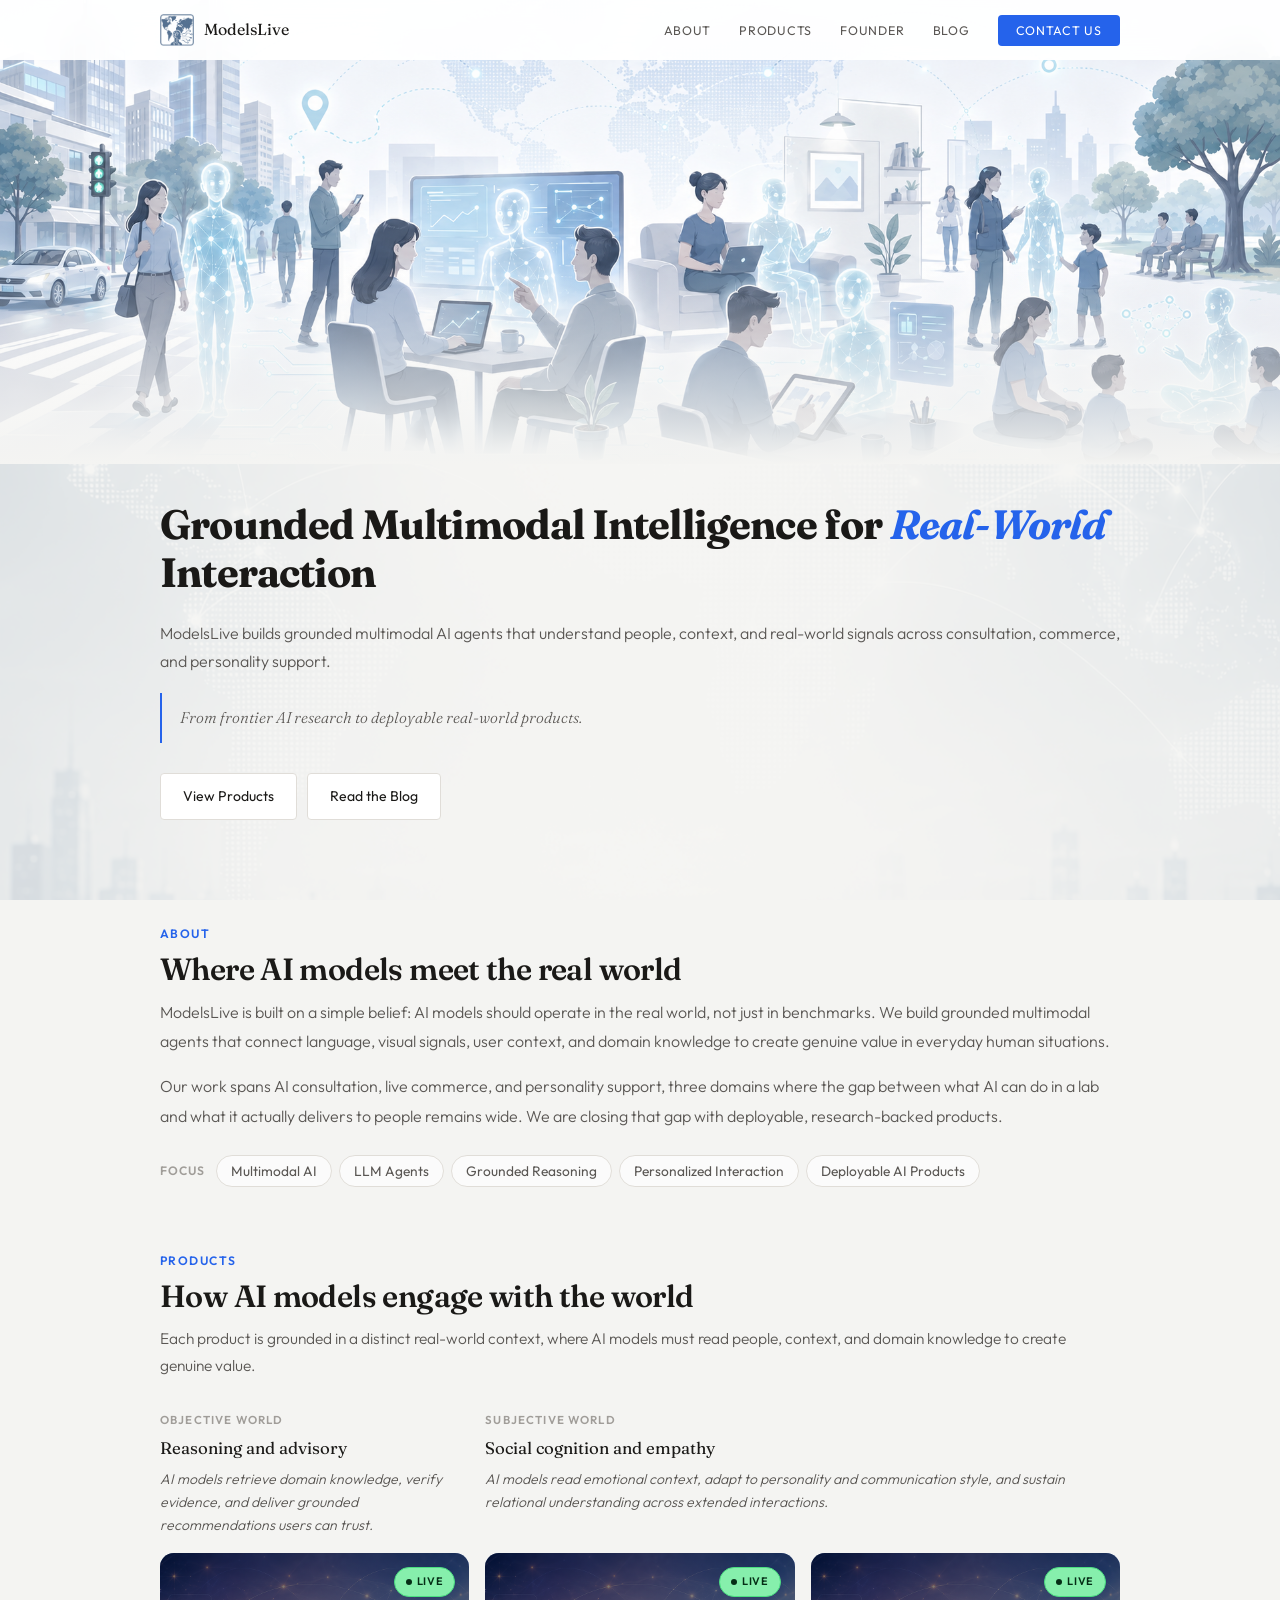
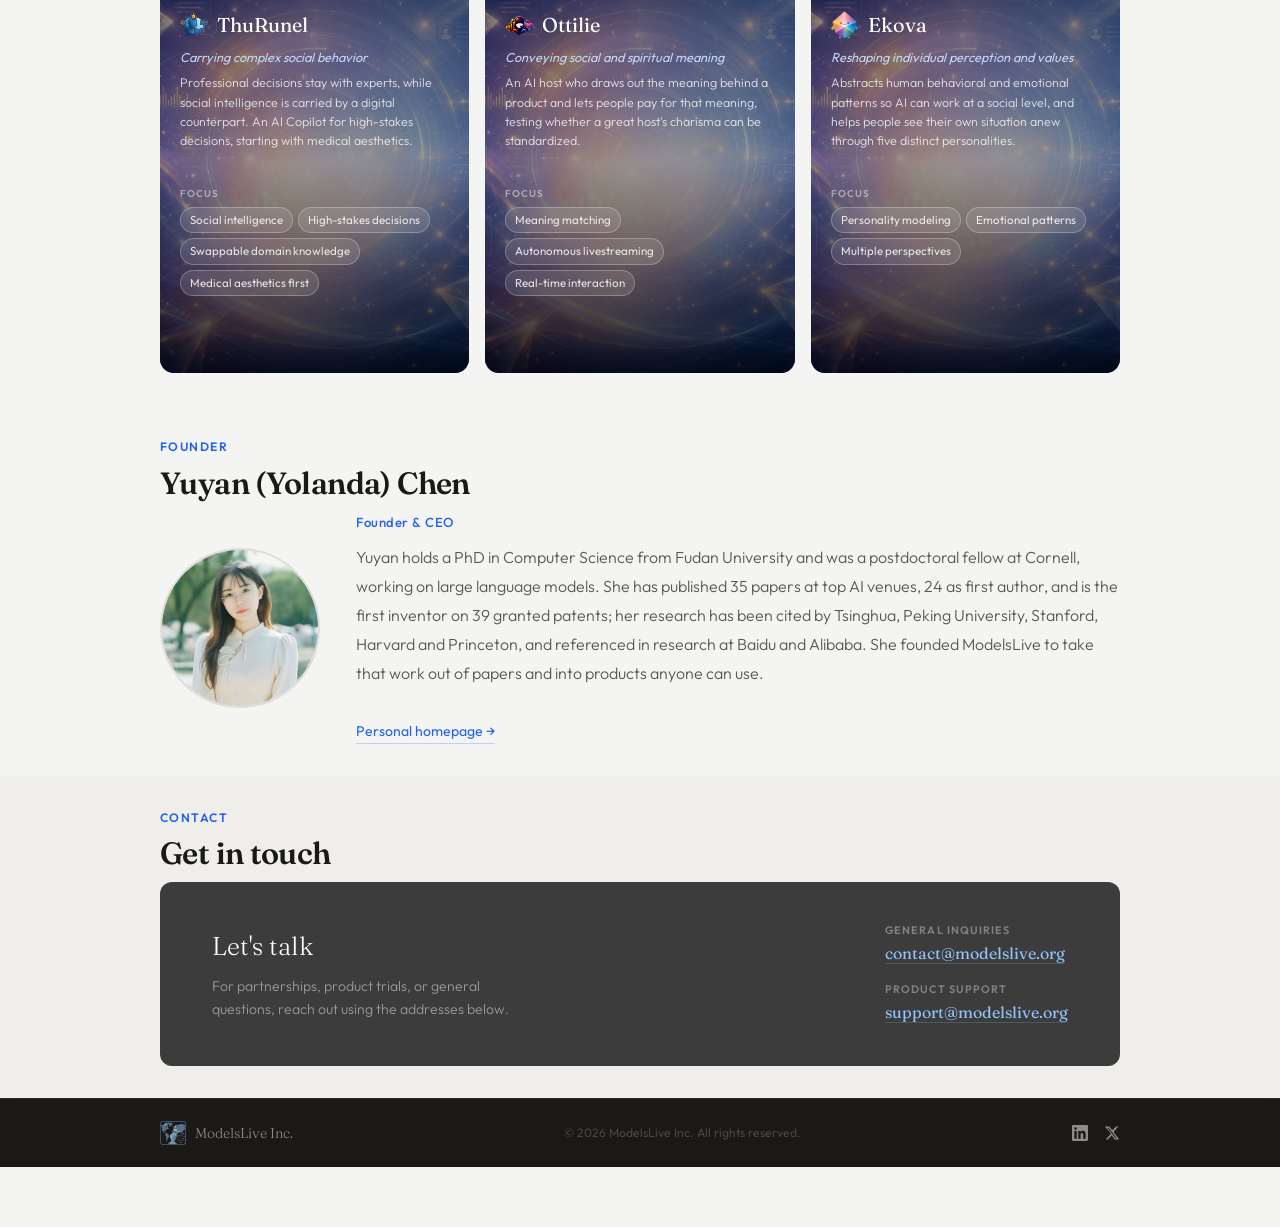
==== commit 43be7806: "Update hero buttons" ====
--- a/index.html
+++ b/index.html
@@ -125,7 +125,7 @@
 .pcard-logo { width:28px; height:28px; object-fit:contain; flex-shrink:0; }
 .pcard-name { font-family:var(--ff-d); font-size:1.25rem; font-weight:400; color:white; }
 .pcard-tagline { font-size:0.8rem; font-style:italic; color:rgba(200,220,255,0.95); margin-bottom:6px; }
-.pcard-copy { font-size:0.78rem; font-weight:300; color:rgba(255,255,255,0.82); line-height:1.55; height:5.5em; overflow:hidden; margin-bottom:0; }
+.pcard-copy { font-size:0.78rem; font-weight:300; color:rgba(255,255,255,0.82); line-height:1.55; height:7.75em; overflow:hidden; margin-bottom:0; }
 .pcard-flbl { font-size:0.62rem; font-weight:600; letter-spacing:0.1em; text-transform:uppercase; color:rgba(255,255,255,0.48); margin-bottom:5px; margin-top:16px; }
 .pcard-tags { display:flex; flex-wrap:wrap; gap:5px; }
 .ptag { font-size:0.72rem; padding:3px 9px; border-radius:100px; border:1px solid rgba(255,255,255,0.26); color:rgba(255,255,255,0.84); background:rgba(255,255,255,0.11); backdrop-filter:blur(4px); }
@@ -134,34 +134,15 @@
 .pcard-live-link:hover { transform:translateY(-1px); box-shadow:0 4px 12px rgba(74,222,128,0.4); }
 .pcard-live-link::before { content:''; width:6px; height:6px; border-radius:50%; background:#052e16; }
 
-/* TEAM */
-#team { background:transparent; }
-.team-intro { font-size:0.97rem; font-weight:300; color:var(--ink-muted); line-height:1.78; margin-bottom:44px; white-space:nowrap; }
-.org { display:flex; flex-direction:column; align-items:center; }
-.node {
-  background:white; border:1px solid var(--border); border-radius:14px;
-  padding:26px 20px; display:flex; flex-direction:column; align-items:center; gap:9px;
-  box-shadow:0 2px 14px rgba(0,0,0,0.07); width:210px; flex-shrink:0;
-}
-.ceo-node { position:relative; }
-.ceo-node::after { content:''; position:absolute; bottom:-36px; left:50%; transform:translateX(-50%); width:2px; height:36px; background:var(--border); }
-.node:not(.ceo-node) { transition:transform 0.2s,box-shadow 0.2s; }
-.node:not(.ceo-node):hover { transform:translateY(-3px); box-shadow:0 7px 22px rgba(0,0,0,0.09); }
-.avatar { width:96px; height:96px; border-radius:50%; overflow:hidden; background:var(--gray-2); border:2px solid var(--border); flex-shrink:0; }
-.avatar img { width:100%; height:100%; object-fit:cover; display:block; }
-.badge-ceo { font-size:0.68rem; font-weight:600; letter-spacing:0.08em; text-transform:uppercase; color:var(--ink-faint); background:var(--gray-2); padding:3px 10px; border-radius:100px; }
-.badge-ai { font-size:0.68rem; font-weight:600; letter-spacing:0.08em; text-transform:uppercase; color:var(--ink-faint); background:var(--gray-2); padding:3px 10px; border-radius:100px; }
-.node-name { font-family:var(--ff-d); font-size:1rem; font-weight:400; color:var(--ink); text-align:center; }
-.node-title-ceo { font-size:0.78rem; font-weight:500; color:var(--accent); text-align:center; line-height:1.4; }
-.node-title-ai { font-size:0.78rem; font-weight:500; color:var(--accent); text-align:center; line-height:1.4; }
-.node-desc { font-size:0.74rem; font-weight:300; color:var(--ink-muted); text-align:center; line-height:1.55; }
-.org-vline { width:2px; height:36px; background:var(--border); }
-/* hbar spans exactly 4×210 + 3×16 = 888px */
-.org-hbar-outer { width:888px; position:relative; height:2px; }
-.org-hbar { position:absolute; top:0; left:105px; right:105px; height:2px; background:var(--border); }
-.agents-row { display:flex; gap:16px; }
-.agent-col { display:flex; flex-direction:column; align-items:center; }
-.agent-vline { width:2px; height:36px; background:var(--border); }
+/* FOUNDER */
+#founder { background:transparent; }
+.founder { display:grid; grid-template-columns:160px 1fr; gap:36px; align-items:center; }
+.founder-photo { width:160px; height:160px; border-radius:50%; overflow:hidden; border:2px solid var(--border); background:var(--gray-2); }
+.founder-photo img { width:100%; height:100%; object-fit:cover; display:block; }
+.founder-role { font-size:0.82rem; font-weight:500; color:var(--accent); margin:0 0 10px; letter-spacing:0.04em; }
+.founder-body p { font-size:1rem; font-weight:300; color:var(--ink-muted); line-height:1.82; margin-bottom:14px; }
+.founder-link { display:inline-block; margin-top:18px; font-size:0.88rem; color:var(--accent); text-decoration:none; border-bottom:1px solid rgba(37,99,235,0.25); }
+.founder-link:hover { border-color:var(--accent); }
 
 /* CONTACT */
 #contact { background:rgba(236,234,230,0.55); backdrop-filter:blur(6px); }
@@ -194,10 +175,9 @@
   .hero h1,.hero-sub,.hero-pos { max-width:100%; }
   .worlds-desc-3,.pcards-row { grid-template-columns:1fr; }
   .wd-left,.wd-right { grid-column:1; }
-  .agents-row { flex-wrap:wrap; justify-content:center; }
-  .org-hbar-outer { width:100%; }
-  .org-hbar { left:25%; right:25%; }
   .contact-box { flex-direction:column; padding:32px 24px; }
+  .founder { grid-template-columns:1fr; gap:20px; }
+  .founder-photo { width:140px; height:140px; }
 }
 </style>
 </head>
@@ -212,7 +192,8 @@
     <ul class="nav-links">
       <li><a href="#about">About</a></li>
       <li><a href="#products">Products</a></li>
-      <li><a href="#team">Team</a></li>
+      <li><a href="#founder">Founder</a></li>
+      <li><a href="blog/index.html">Blog</a></li>
       <li><a href="#contact" class="nav-cta">Contact Us</a></li>
     </ul>
   </div>
@@ -228,8 +209,8 @@
       <p class="hero-sub">ModelsLive builds grounded multimodal AI agents that understand people, context, and real-world signals across consultation, commerce, and personality support.</p>
       <div class="hero-pos">From frontier AI research to deployable real-world products.</div>
       <div class="hero-actions">
-        <a href="#contact" class="btn-p">Contact Us →</a>
         <a href="#products" class="btn-s">View Products</a>
+        <a href="blog/index.html" class="btn-s">Read the Blog</a>
       </div>
     </div>
   </div>
@@ -272,36 +253,42 @@
       </div>
     </div>
     <div class="pcards-row reveal">
-      <a class="pcard" href="https://yukyin.github.io/projects/proadvisor-en/" target="_blank">
-        <img src="pa_bg.png" class="pcard-bg" alt="">
-        <div class="pcard-body">
-          <div class="pcard-header"><img src="pa_icon.png" class="pcard-logo" alt=""><div class="pcard-name">ProAdvisor</div></div>
-          <div class="pcard-tagline">Asks smart, advises wisely</div>
-          <p class="pcard-copy">AI-powered consultation systems for medical aesthetics and domain-specific advisory dialogue.</p>
-          <div class="pcard-flbl">Focus</div>
-          <div class="pcard-tags"><span class="ptag">Consultation agents</span><span class="ptag">Clinical-style reasoning</span><span class="ptag">User context understanding</span><span class="ptag">Grounded recommendations</span></div>
-        </div>
-      </a>
-      <a class="pcard" href="https://yukyin.github.io/projects/verbalvalue-en/" target="_blank">
-        <img src="vv_bg.png" class="pcard-bg" alt="">
-        <div class="pcard-body">
-          <div class="pcard-header"><img src="vv_icon.png" class="pcard-logo" alt=""><div class="pcard-name">VerbalValue</div></div>
-          <div class="pcard-tagline">High-EQ AI sales host</div>
-          <p class="pcard-copy">AI live commerce agents that understand products, users, and persuasive real-time interaction.</p>
-          <div class="pcard-flbl">Focus</div>
-          <div class="pcard-tags"><span class="ptag">Live commerce hosting</span><span class="ptag">Product explanation</span><span class="ptag">User intent modeling</span><span class="ptag">Adaptive conversation</span></div>
-        </div>
-      </a>
+      <div class="pcard-wrap">
+        <a class="pcard-live-link" href="https://thurunel.modelslive.org/" target="_blank">Live</a>
+        <a class="pcard" href="blog/thurunel-launch/index.html">
+          <img src="pa_bg.png" class="pcard-bg" alt="">
+          <div class="pcard-body">
+            <div class="pcard-header"><img src="pa_icon.png" class="pcard-logo" alt=""><div class="pcard-name">ThuRunel</div></div>
+            <div class="pcard-tagline">Carrying complex social behavior</div>
+            <p class="pcard-copy">Professional decisions stay with experts, while social intelligence is carried by a digital counterpart. An AI Copilot for high-stakes decisions, starting with medical aesthetics.</p>
+            <div class="pcard-flbl">Focus</div>
+            <div class="pcard-tags"><span class="ptag">Social intelligence</span><span class="ptag">High-stakes decisions</span><span class="ptag">Swappable domain knowledge</span><span class="ptag">Medical aesthetics first</span></div>
+          </div>
+        </a>
+      </div>
+      <div class="pcard-wrap">
+        <a class="pcard-live-link" href="https://www.twitch.tv/modelslive" target="_blank">Live</a>
+        <a class="pcard" href="blog/modelslive/index.html#ottilie">
+          <img src="vv_bg.png" class="pcard-bg" alt="">
+          <div class="pcard-body">
+            <div class="pcard-header"><img src="vv_icon.png" class="pcard-logo" alt=""><div class="pcard-name">Ottilie</div></div>
+            <div class="pcard-tagline">Conveying social and spiritual meaning</div>
+            <p class="pcard-copy">An AI host who draws out the meaning behind a product and lets people pay for that meaning, testing whether a great host's charisma can be standardized.</p>
+            <div class="pcard-flbl">Focus</div>
+            <div class="pcard-tags"><span class="ptag">Meaning matching</span><span class="ptag">Autonomous livestreaming</span><span class="ptag">Real-time interaction</span></div>
+          </div>
+        </a>
+      </div>
       <div class="pcard-wrap">
         <a class="pcard-live-link" href="https://ekova.modelslive.org/" target="_blank">Live</a>
-        <a class="pcard" href="https://yukyin.github.io/projects/ekova-en/" target="_blank">
+        <a class="pcard" href="blog/modelslive/index.html#ekova">
           <img src="ek_bg.png" class="pcard-bg" alt="">
           <div class="pcard-body">
             <div class="pcard-header"><img src="ekova_icon.png" class="pcard-logo" alt=""><div class="pcard-name">Ekova</div></div>
-            <div class="pcard-tagline">The friend who gets you from every angle.</div>
-            <p class="pcard-copy">Personality-aware support agents for more adaptive and human-centered user experiences.</p>
+            <div class="pcard-tagline">Reshaping individual perception and values</div>
+            <p class="pcard-copy">Abstracts human behavioral and emotional patterns so AI can work at a social level, and helps people see their own situation anew through five distinct personalities.</p>
             <div class="pcard-flbl">Focus</div>
-            <div class="pcard-tags"><span class="ptag">Personality support</span><span class="ptag">Long-term user understanding</span><span class="ptag">Dialogue memory</span><span class="ptag">Interaction adaptation</span></div>
+            <div class="pcard-tags"><span class="ptag">Personality modeling</span><span class="ptag">Emotional patterns</span><span class="ptag">Multiple perspectives</span></div>
           </div>
         </a>
       </div>
@@ -309,60 +296,16 @@
   </div>
 </section>
 
-<section id="team">
+<section id="founder">
   <div class="c">
-    <p class="slabel">Team</p>
-    <h2 class="stitle">Human-in-the-Loop Execution</h2>
-    <p class="team-intro reveal">A human founder sets direction. Specialized AI agents own core functions end-to-end: algorithm, engineering, product, and design.</p>
-    <div class="org reveal">
-      <div class="node ceo-node">
-        <a href="https://yukyin.github.io/" target="_blank" style="display:block;">
-          <div class="avatar"><img src="yc.png" alt="Yolanda Chen" onerror="this.style.display='none'"></div>
-        </a>
-        <span class="badge-ceo">Human</span>
-        <div class="node-name">Yolanda Chen</div>
-        <div class="node-title-ceo">Founder & CEO</div>
-        <div class="node-desc">Company strategy, research direction, and marketing</div>
-      </div>
-      <div class="org-vline"></div>
-      <div class="org-hbar-outer"><div class="org-hbar"></div></div>
-      <div class="agents-row">
-        <div class="agent-col"><div class="agent-vline"></div>
-          <div class="node">
-            <div class="avatar"><img src="eg.png" alt="Ethan Gray" onerror="this.style.display='none'"></div>
-            <span class="badge-ai">AI Agent</span>
-            <div class="node-name">Ethan Gray</div>
-            <div class="node-title-ai">Chief Scientist</div>
-            <div class="node-desc">Model research, training pipelines, and algorithm design</div>
-          </div>
-        </div>
-        <div class="agent-col"><div class="agent-vline"></div>
-          <div class="node">
-            <div class="avatar"><img src="ls.png" alt="Leo Swift" onerror="this.style.display='none'"></div>
-            <span class="badge-ai">AI Agent</span>
-            <div class="node-name">Leo Swift</div>
-            <div class="node-title-ai">CTO</div>
-            <div class="node-desc">Frontend, backend, and infrastructure development</div>
-          </div>
-        </div>
-        <div class="agent-col"><div class="agent-vline"></div>
-          <div class="node">
-            <div class="avatar"><img src="ms.png" alt="Mira Sharp" onerror="this.style.display='none'"></div>
-            <span class="badge-ai">AI Agent</span>
-            <div class="node-name">Mira Sharp</div>
-            <div class="node-title-ai">Chief Product Officer</div>
-            <div class="node-desc">Product strategy, roadmap, and user requirement design</div>
-          </div>
-        </div>
-        <div class="agent-col"><div class="agent-vline"></div>
-          <div class="node">
-            <div class="avatar"><img src="sc.png" alt="Sophie Craft" onerror="this.style.display='none'"></div>
-            <span class="badge-ai">AI Agent</span>
-            <div class="node-name">Sophie Craft</div>
-            <div class="node-title-ai">Chief Design Officer</div>
-            <div class="node-desc">Visual identity, UI design, and brand assets</div>
-          </div>
-        </div>
+    <p class="slabel">Founder</p>
+    <h2 class="stitle">Yuyan (Yolanda) Chen</h2>
+    <div class="founder reveal">
+      <a class="founder-photo" href="https://yukyin.github.io/" target="_blank"><img src="yc.jpg" alt="Yuyan (Yolanda) Chen"></a>
+      <div class="founder-body">
+        <div class="founder-role">Founder &amp; CEO</div>
+        <p>Yuyan holds a PhD in Computer Science from Fudan University and was a postdoctoral fellow at Cornell, working on large language models. She has published 35 papers at top AI venues, 24 as first author, and is the first inventor on 39 granted patents; her research has been cited by Tsinghua, Peking University, Stanford, Harvard and Princeton, and referenced in research at Baidu and Alibaba. She founded ModelsLive to take that work out of papers and into products anyone can use.</p>
+        <a class="founder-link" href="https://yukyin.github.io/" target="_blank">Personal homepage →</a>
       </div>
     </div>
   </div>
@@ -393,13 +336,11 @@
     </div>
     <div class="fcopy">© 2026 ModelsLive Inc. All rights reserved.</div>
     <div class="fsocial">
-      <a href="https://www.linkedin.com/company/modelslive/" target="_blank" class="fsocial-link">
+      <a href="https://www.linkedin.com/company/modelslive/" target="_blank" class="fsocial-link" aria-label="LinkedIn" title="LinkedIn">
         <svg width="16" height="16" viewBox="0 0 24 24" fill="currentColor"><path d="M20.447 20.452h-3.554v-5.569c0-1.328-.027-3.037-1.852-3.037-1.853 0-2.136 1.445-2.136 2.939v5.667H9.351V9h3.414v1.561h.046c.477-.9 1.637-1.85 3.37-1.85 3.601 0 4.267 2.37 4.267 5.455v6.286zM5.337 7.433a2.062 2.062 0 0 1-2.063-2.065 2.064 2.064 0 1 1 2.063 2.065zm1.782 13.019H3.555V9h3.564v11.452zM22.225 0H1.771C.792 0 0 .774 0 1.729v20.542C0 23.227.792 24 1.771 24h20.451C23.2 24 24 23.227 24 22.271V1.729C24 .774 23.2 0 22.222 0h.003z"/></svg>
-        LinkedIn
       </a>
-      <a href="https://x.com/modelsliveorg" target="_blank" class="fsocial-link">
+      <a href="https://x.com/modelsliveorg" target="_blank" class="fsocial-link" aria-label="X" title="X">
         <svg width="16" height="16" viewBox="0 0 24 24" fill="currentColor"><path d="M18.244 2.25h3.308l-7.227 8.26 8.502 11.24H16.17l-4.714-6.231-5.401 6.231H2.744l7.737-8.835L1.254 2.25H8.08l4.259 5.631 5.905-5.631zm-1.161 17.52h1.833L7.084 4.126H5.117z"/></svg>
-        Twitter
       </a>
     </div>
   </div>
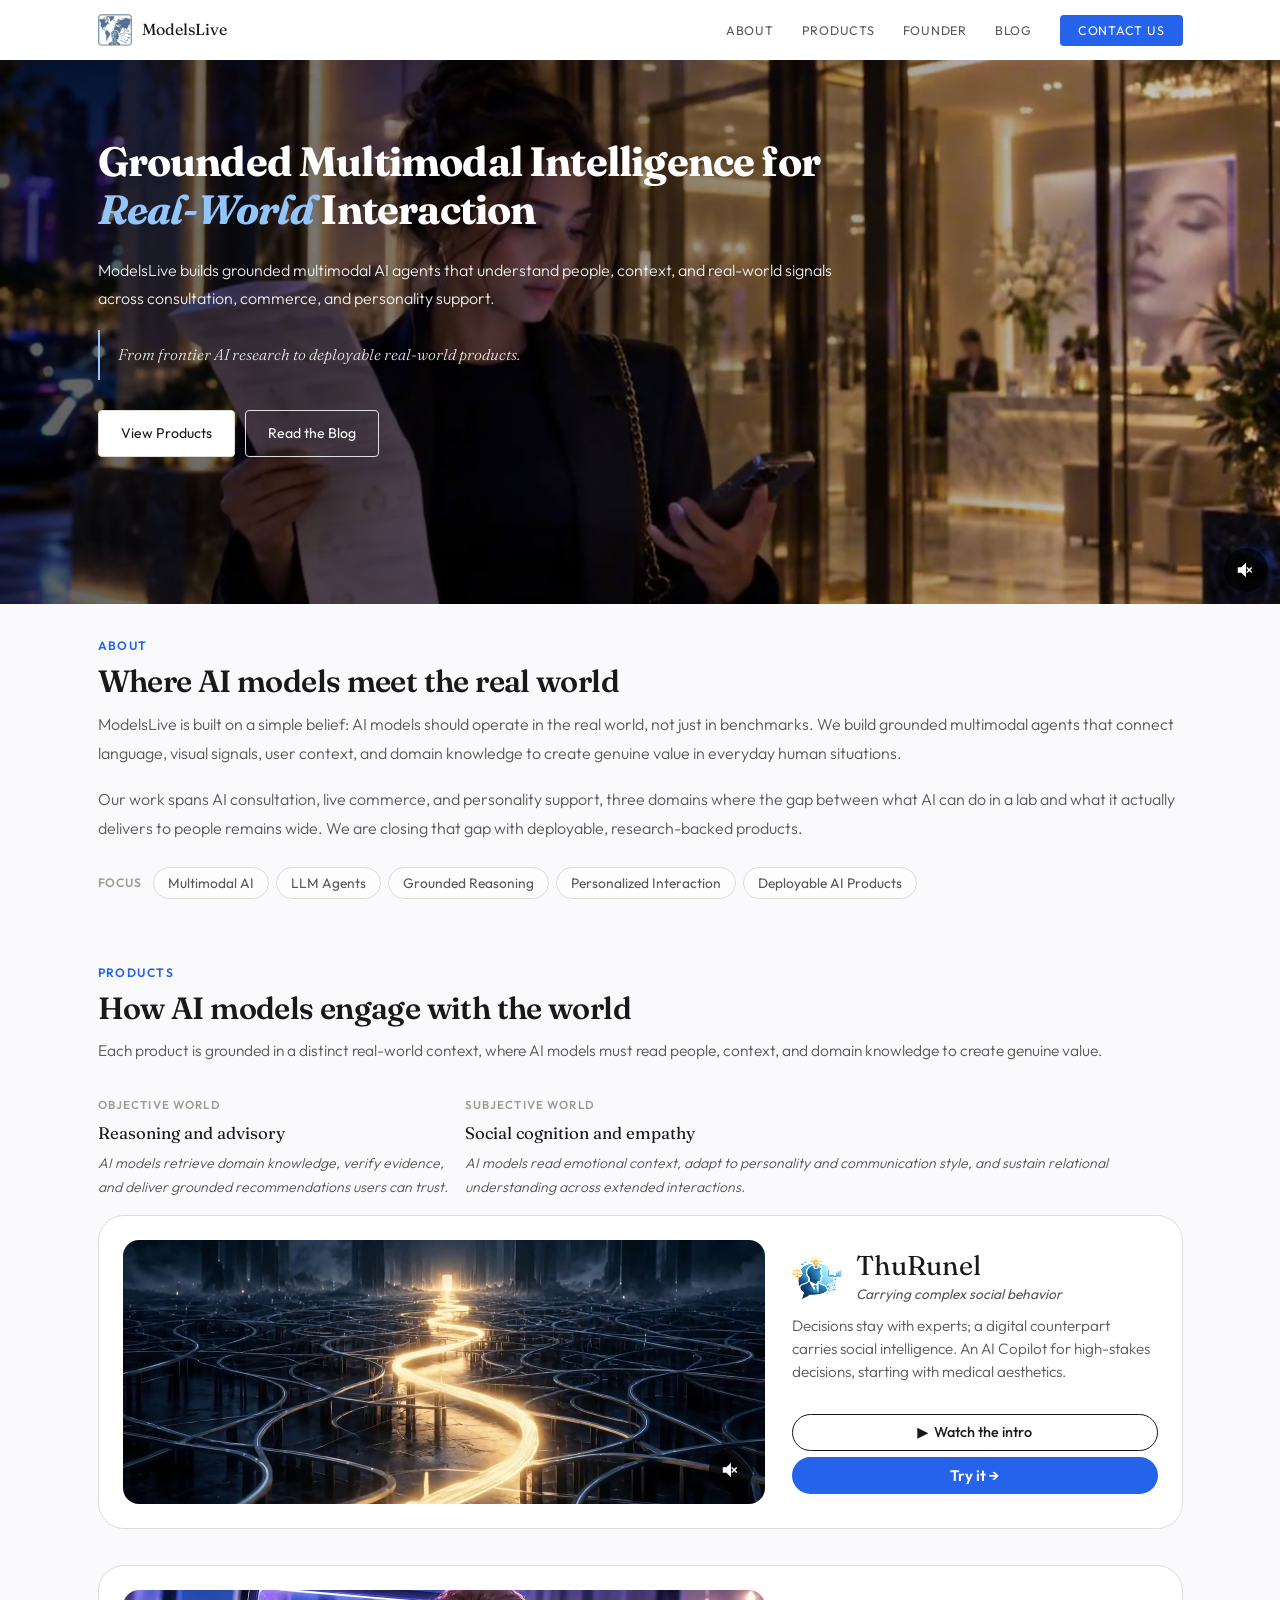
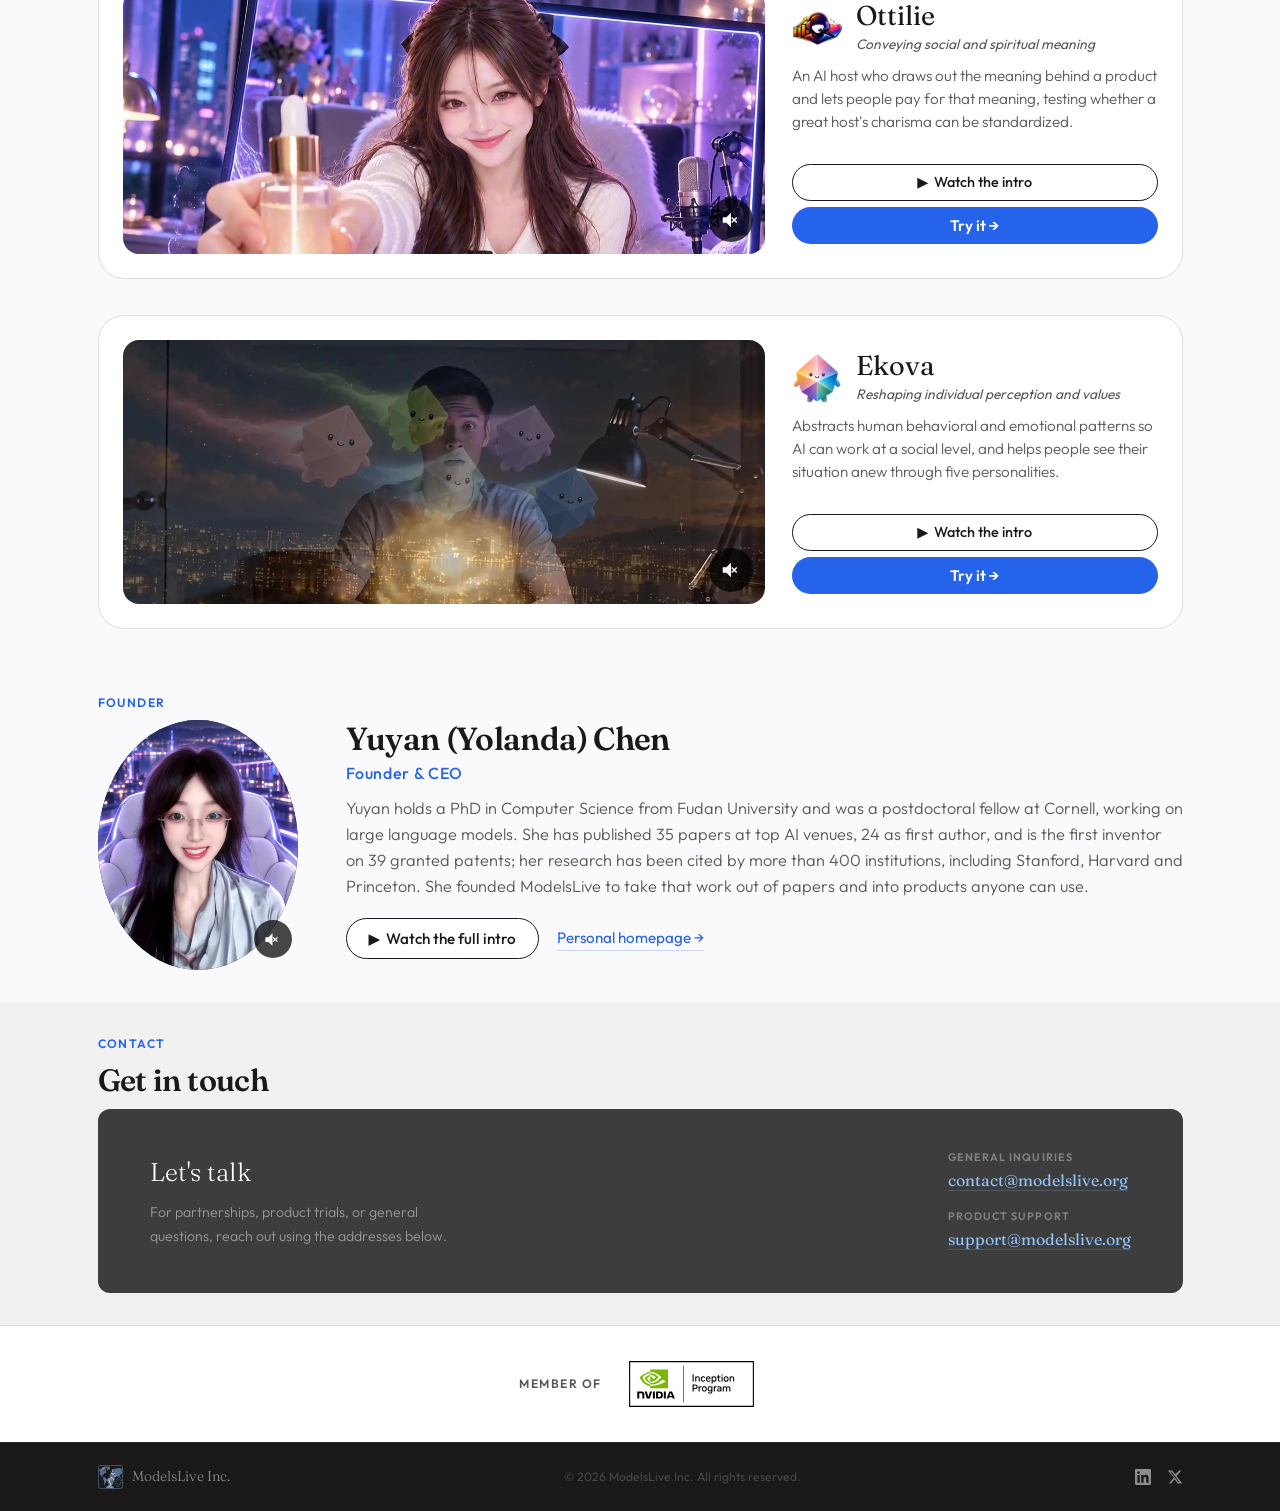
==== commit b37ebb07: "Update site with films, product frames, blog articles and NVIDIA badge" ====
--- a/index.html
+++ b/index.html
@@ -38,17 +38,17 @@
   --ease: cubic-bezier(0.22, 1, 0.36, 1);
 }
 html { scroll-behavior: smooth; }
+section[id] { scroll-margin-top:76px; } .pframe { scroll-margin-top:96px; }
 body {
   font-family: var(--ff-b); color: var(--ink); line-height: 1.6; overflow-x: hidden;
-  background: var(--gray-bg) url('hero_bg.png') center top / cover fixed;
-}
-body::before { content:''; position:fixed; inset:0; z-index:-1; background:rgba(244,244,242,0.83); }
+  background: #FAFAFC;
+}
 ::selection { background:var(--accent); color:white; }
 
 /* ── CENTERED CONTAINER ── */
 /* Every section's content goes inside .c which is always centered */
 .c {
-  max-width: 1080px;
+  max-width: 1205px;
   margin: 0 auto;
   padding: 0 60px;
 }
@@ -59,7 +59,7 @@
   background:rgba(255,255,255,0.95); backdrop-filter:blur(16px);
 }
 .nav-inner {
-  max-width: 1080px; margin: 0 auto; padding: 0 60px;
+  max-width: 1205px; margin: 0 auto; padding: 0 60px;
   height: 60px; display:flex; align-items:center; justify-content:space-between;
 }
 .nav-brand { display:flex; align-items:center; gap:10px; text-decoration:none; }
@@ -68,20 +68,38 @@
 .nav-links { display:flex; align-items:center; gap:28px; list-style:none; }
 .nav-links a { font-size:0.78rem; font-weight:400; color:var(--ink-muted); text-decoration:none; letter-spacing:0.06em; text-transform:uppercase; transition:color 0.2s; }
 .nav-links a:hover { color:var(--ink); }
+.nav-toggle { display:none; width:44px; height:44px; margin-right:-10px; border:0; background:none; color:var(--ink); cursor:pointer; align-items:center; justify-content:center; }
+.nav-toggle svg { width:26px; height:26px; stroke:currentColor; stroke-width:2; fill:none; }
 .nav-cta { background:var(--accent)!important; color:white!important; padding:8px 18px; border-radius:4px; }
 
 /* HERO */
-.hero { min-height:auto; display:flex; flex-direction:column; margin-top:-60px; }
-.hero-scene { flex:0 0 auto; height:calc(48vh + 60px); min-height:340px; position:relative; overflow:hidden; }
-.hero-scene img { width:100%; height:100%; object-fit:cover; object-position:center 30%; display:block; }
-.hero-scene::after { content:''; position:absolute; bottom:0; left:0; right:0; height:200px; background:linear-gradient(to bottom,transparent,var(--gray-bg)); pointer-events:none; }
-.hero-bg { flex:1; }
-.hero-content { max-width:1080px; margin:0 auto; padding:36px 60px 40px; }
-.hero h1 { font-family:var(--ff-d); font-size:clamp(1.8rem,3.2vw,2.8rem); font-weight:600; line-height:1.18; letter-spacing:-0.02em; color:var(--ink); animation:fu 0.8s 0.1s var(--ease) both; }
-.hero h1 em { font-style:italic; color:var(--accent); }
-.hero h1 em { font-style:italic; color:var(--accent); }
-.hero-sub { margin-top:22px; font-size:1rem; font-weight:300; color:var(--ink-muted); line-height:1.75; animation:fu 0.8s 0.18s var(--ease) both; }
-.hero-pos { margin-top:18px; padding:13px 18px; border-left:2px solid var(--accent); font-family:var(--ff-d); font-size:0.97rem; font-weight:300; font-style:italic; color:var(--ink-muted); animation:fu 0.8s 0.26s var(--ease) both; }
+/* VIDEO BOX + SOUND BUTTON */
+.vbox { position:relative; overflow:hidden; background:#14141c; }
+.vbox { container-type:inline-size; }
+.vbox video { display:block; width:100%; height:100%; object-fit:cover; cursor:pointer; }
+.cap { position:absolute; left:50%; bottom:20%; transform:translateX(-50%); z-index:2; width:92%; text-align:center; color:white; font-size:14px; font-size:clamp(13px,2.3cqw,26px); font-weight:500; line-height:1.3; text-shadow:0 1px 4px rgba(0,0,0,0.75); pointer-events:none; text-wrap:balance; }
+.hero-film .cap { bottom:11%; }
+.snd { position:absolute; right:12px; bottom:12px; z-index:3; width:44px; height:44px; border:0; border-radius:50%; background:rgba(0,0,0,0.72); color:white; display:flex; align-items:center; justify-content:center; cursor:pointer; padding:0; transition:background 0.2s; }
+.snd:hover { background:black; }
+.snd svg { width:22px; height:22px; fill:currentColor; }
+.snd .on { display:none; }
+.vbox.sound .snd { background:var(--accent); }
+.vbox.sound .snd .on { display:block; }
+.vbox.sound .snd .off { display:none; }
+
+.hero { position:relative; margin-top:0; padding:60px 0 0; display:block; }
+.hero-film { height:min(42.5vw, 82vh); min-height:480px; }
+.hero-film::after { content:''; position:absolute; inset:0; background:linear-gradient(90deg, rgba(0,0,0,0.62) 0%, rgba(0,0,0,0.42) 55%, rgba(0,0,0,0.18) 100%); pointer-events:none; }
+.hero-content { position:absolute; left:0; right:0; top:60px; height:min(42.5vw, 82vh); min-height:480px; pointer-events:none; transition:opacity 0.4s; }
+.hero.ending .hero-content { opacity:0; }
+.hero-text { max-width:1205px; height:100%; margin:0 auto; padding:0 60px 70px; display:flex; flex-direction:column; justify-content:center; }
+.hero-text > * { max-width:760px; }
+.hero-text a { pointer-events:auto; }
+.hero-actions .btn-s + .btn-s { background:transparent; color:white; border-color:rgba(255,255,255,0.85); }
+.hero h1 { font-family:var(--ff-d); font-size:clamp(1.8rem,3.2vw,2.8rem); font-weight:600; line-height:1.18; letter-spacing:-0.02em; color:white; animation:fu 0.8s 0.1s var(--ease) both; }
+.hero h1 em { font-style:italic; color:#93C5FD; }
+.hero-sub { margin-top:22px; font-size:1rem; font-weight:300; color:rgba(255,255,255,0.9); line-height:1.75; animation:fu 0.8s 0.18s var(--ease) both; }
+.hero-pos { margin-top:18px; padding:13px 18px; border-left:2px solid #93C5FD; font-family:var(--ff-d); font-size:0.97rem; font-weight:300; font-style:italic; color:rgba(255,255,255,0.9); animation:fu 0.8s 0.26s var(--ease) both; }
 .hero-actions { margin-top:30px; display:flex; gap:10px; animation:fu 0.8s 0.34s var(--ease) both; }
 .btn-p { display:inline-flex; align-items:center; gap:7px; background:var(--accent); color:white; font-size:0.88rem; font-weight:500; padding:11px 22px; border-radius:4px; text-decoration:none; transition:background 0.2s,transform 0.2s; }
 .btn-p:hover { background:#1d4ed8; transform:translateY(-1px); }
@@ -115,33 +133,36 @@
 .wd-label { font-size:0.72rem; font-weight:600; letter-spacing:0.1em; text-transform:uppercase; color:var(--ink-faint); margin-bottom:5px; display:block; }
 .wd-title { font-family:var(--ff-d); font-size:1.05rem; font-weight:400; color:var(--ink); margin-bottom:6px; }
 .wd-interact { font-size:0.88rem; font-weight:300; color:var(--ink-muted); line-height:1.65; font-style:italic; }
-.pcards-row { display:grid; grid-template-columns:1fr 1fr 1fr; gap:16px; }
-.pcard { border-radius:14px; overflow:hidden; position:relative; height:420px; transition:transform 0.25s var(--ease),box-shadow 0.25s; display:block; text-decoration:none; }
-.pcard:hover { transform:translateY(-4px); box-shadow:0 14px 36px rgba(0,0,0,0.18); }
-.pcard-bg { position:absolute; inset:0; width:100%; height:100%; object-fit:cover; object-position:center; }
-.pcard::after { content:''; position:absolute; inset:0; background:linear-gradient(to bottom,rgba(0,0,0,0.55) 0%,rgba(0,0,0,0.4) 50%,rgba(0,0,0,0.82) 100%); pointer-events:none; }
-.pcard-body { position:absolute; inset:0; z-index:2; padding:18% 20px 20px; display:flex; flex-direction:column; }
-.pcard-header { display:flex; align-items:center; gap:9px; margin-bottom:6px; }
-.pcard-logo { width:28px; height:28px; object-fit:contain; flex-shrink:0; }
-.pcard-name { font-family:var(--ff-d); font-size:1.25rem; font-weight:400; color:white; }
-.pcard-tagline { font-size:0.8rem; font-style:italic; color:rgba(200,220,255,0.95); margin-bottom:6px; }
-.pcard-copy { font-size:0.78rem; font-weight:300; color:rgba(255,255,255,0.82); line-height:1.55; height:7.75em; overflow:hidden; margin-bottom:0; }
-.pcard-flbl { font-size:0.62rem; font-weight:600; letter-spacing:0.1em; text-transform:uppercase; color:rgba(255,255,255,0.48); margin-bottom:5px; margin-top:16px; }
-.pcard-tags { display:flex; flex-wrap:wrap; gap:5px; }
-.ptag { font-size:0.72rem; padding:3px 9px; border-radius:100px; border:1px solid rgba(255,255,255,0.26); color:rgba(255,255,255,0.84); background:rgba(255,255,255,0.11); backdrop-filter:blur(4px); }
-.pcard-wrap { position:relative; }
-.pcard-live-link { position:absolute; top:14px; right:14px; z-index:3; display:inline-flex; align-items:center; gap:5px; font-size:0.68rem; font-weight:600; letter-spacing:0.06em; text-transform:uppercase; color:#052e16; background:#86efac; border:1px solid #4ade80; padding:5px 11px; border-radius:100px; text-decoration:none; transition:transform 0.15s, box-shadow 0.15s; }
-.pcard-live-link:hover { transform:translateY(-1px); box-shadow:0 4px 12px rgba(74,222,128,0.4); }
-.pcard-live-link::before { content:''; width:6px; height:6px; border-radius:50%; background:#052e16; }
+.pframes { display:flex; flex-direction:column; gap:36px; }
+.pframe { display:grid; grid-template-columns:62% 1fr; gap:32px; padding:32px; background:white; border:1px solid var(--border); border-radius:26px; align-items:stretch; }
+.pfilm { aspect-ratio:16/9; border-radius:16px; align-self:center; width:100%; }
+.pside { display:flex; flex-direction:column; min-width:0; }
+.pbrand { display:flex; align-items:center; gap:14px; text-decoration:none; min-width:0; }
+.plogo { width:56px; height:56px; object-fit:contain; flex-shrink:0; }
+.pname { font-family:var(--ff-d); font-size:1.9rem; font-weight:400; line-height:1.15; color:var(--ink); }
+.ptagline { font-size:0.92rem; font-style:italic; color:var(--ink-muted); margin-top:2px; }
+.pcopy { font-size:0.95rem; font-weight:300; color:var(--ink-muted); line-height:1.55; margin-top:12px; }
+.ptags { display:flex; flex-wrap:wrap; gap:6px; margin:10px 0 16px; }
+.ptag { font-size:0.74rem; padding:3px 11px; border-radius:100px; border:1px solid var(--border); color:var(--ink-muted); background:white; }
+.ptry { margin-top:auto; display:flex; flex-direction:column; gap:8px; }
+.btn-try { display:block; text-align:center; background:var(--accent); color:white; font-family:inherit; font-size:1rem; font-weight:600; line-height:1; padding:14px 18px; border-radius:100px; text-decoration:none; transition:background 0.2s; }
+.btn-try:hover { background:#1d4ed8; }
+.btn-intro { display:block; width:100%; text-align:center; background:white; color:var(--ink); font-family:inherit; font-size:0.95rem; font-weight:500; line-height:1; padding:12px 18px; border:1.5px solid #16161E; border-radius:100px; cursor:pointer; transition:background 0.2s; }
+.btn-intro:hover { background:var(--gray-bg); }
 
 /* FOUNDER */
 #founder { background:transparent; }
-.founder { display:grid; grid-template-columns:160px 1fr; gap:36px; align-items:center; }
-.founder-photo { width:160px; height:160px; border-radius:50%; overflow:hidden; border:2px solid var(--border); background:var(--gray-2); }
-.founder-photo img { width:100%; height:100%; object-fit:cover; display:block; }
-.founder-role { font-size:0.82rem; font-weight:500; color:var(--accent); margin:0 0 10px; letter-spacing:0.04em; }
-.founder-body p { font-size:1rem; font-weight:300; color:var(--ink-muted); line-height:1.82; margin-bottom:14px; }
-.founder-link { display:inline-block; margin-top:18px; font-size:0.88rem; color:var(--accent); text-decoration:none; border-bottom:1px solid rgba(37,99,235,0.25); }
+.founder { display:grid; grid-template-columns:264px 1fr; gap:48px; align-items:stretch; }
+.founder-video { align-self:center; width:264px; aspect-ratio:4/5; overflow:visible; background:none; container-type:normal; cursor:pointer; }
+.oval { position:absolute; inset:0; border-radius:50%; overflow:hidden; background:#14141c; box-shadow:0 3px 12px rgba(40,36,70,0.16), 0 1px 2px rgba(40,36,70,0.10); }
+.oval video { position:absolute; left:50%; top:0; width:100%; height:auto; max-width:none; transform:translate(-50%,-21.5%); }
+.founder-video .snd { right:10px; bottom:18px; }
+.founder-body { display:flex; flex-direction:column; height:100%; }
+.founder-name { font-size:2.3rem; margin-bottom:4px; }
+.founder-role { font-size:1rem; font-weight:500; color:var(--accent); margin:0 0 14px; letter-spacing:0.04em; }
+.founder-body p { font-size:1.15rem; font-weight:300; color:var(--ink-muted); line-height:25.8px; margin-bottom:0; }
+.founder-full { align-self:flex-start; width:auto; padding:12px 22px; }
+.founder-link { display:inline-block; font-size:0.95rem; color:var(--accent); text-decoration:none; border-bottom:1px solid rgba(37,99,235,0.25); }
 .founder-link:hover { border-color:var(--accent); }
 
 /* CONTACT */
@@ -159,36 +180,158 @@
 
 /* FOOTER */
 footer { background:var(--ink); border-top:1px solid rgba(255,255,255,0.07); }
-.footer-inner { max-width:1080px; margin:0 auto; padding:22px 60px; display:flex; align-items:center; justify-content:space-between; gap:14px; }
+.footer-inner { max-width:1205px; margin:0 auto; padding:22px 60px; display:flex; align-items:center; justify-content:space-between; gap:14px; }
 .flogo { display:flex; align-items:center; gap:9px; }
 .flogo img { height:24px; }
 .flogo span { font-family:var(--ff-d); font-size:0.88rem; font-weight:300; color:rgba(255,255,255,0.5); }
 .fcopy { font-size:0.76rem; color:rgba(255,255,255,0.2); }
 
+.pframes.nobar .pfilm { aspect-ratio:1920/790; }
+.pframes.nobar .pfilm .cap { bottom:11%; }
+@media (max-width:1180px) { .pframes.nobar .pfilm .cap { bottom:56px; } }
+/* film and buttons stacked on the left, text fills the same height on the right */
+.pleft { display:flex; flex-direction:column; gap:12px; min-width:0; }
+.pleft .pfilm { margin:0; align-self:stretch; }
+.ptry { margin-top:0; flex-direction:row; flex-wrap:wrap; align-items:center; gap:8px; }
+.btn-try { flex:0 0 auto; padding:13px 28px; }
+.btn-intro { flex:0 0 auto; width:auto; padding:12px 22px; }
+.pside .ptags { margin:auto 0 0; }
+@media (min-width:1181px) {
+  .pframe { grid-template-columns:62% 1fr; gap:28px; padding:24px; }
+  .pname { font-size:1.9rem; }
+  .ptagline { font-size:0.95rem; }
+  .pcopy { font-size:1.02rem; line-height:1.6; margin-top:14px; margin-bottom:12px; }
+  .ptag { font-size:0.78rem; }
+}
+@media (max-width:1180px) {
+  .pframe { gap:14px; }
+  .pleft .btn-try { flex:0 0 96px; padding:14px 8px; font-size:0.98rem; white-space:nowrap; }
+  .pleft .btn-intro { flex:1 1 0; padding:13px 6px; font-size:0.92rem; white-space:nowrap; }
+  .pside .ptags { margin:12px 0 0; }
+}
+@media (max-width:370px) { .pleft .btn-try, .pleft .btn-intro { flex:0 0 100%; } }
+/* placement of the buttons per version */
+.ptry:empty { display:none; }
+.pframes.v-nr .ptags { display:none; }
+.pframes.v-nr .ptry-r { margin-top:auto; }
+@media (max-width:1180px) {
+  .pframes.v-nr .ptry-r { margin-top:14px; }
+  .pframes.v-nr .ptry-r .btn-intro { flex:0 0 auto; padding:14px 10px; }
+}
+@media (min-width:1181px) {
+  .pframes.v-nr .pfilm { align-self:start; }
+  .pframes.v-nr .pleft { gap:0; }
+  .pframes.v-nr .plogo { width:50px; height:50px; }
+  .pframes.v-nr .pname { font-size:1.7rem; }
+  .pframes.v-nr .ptagline { font-size:0.86rem; }
+  .pframes.v-nr .pcopy { font-size:0.95rem; line-height:1.5; margin:10px 0 0; }
+  .pframes.v-nr .pside { padding:10px 0; }
+  .pframes.v-nr .ptry-r { gap:6px; }
+  .pframes.v-nr .btn-try { padding:11px 16px; font-size:0.95rem; }
+  .pframes.v-nr .btn-intro { padding:10px 16px; font-size:0.9rem; }
+}
+.ptry-r { margin-top:auto; flex-direction:column; align-items:stretch; }
+.ptry-r .btn-try, .ptry-r .btn-intro { flex:0 0 auto; width:100%; }
+@media (max-width:1180px) {
+  .pframes .pside .ptags { margin:12px 0 14px; }
+  .ptry-r .btn-try { padding:15px 20px; flex:0 0 auto; }
+}
+@media (min-width:901px) {
+  .founder.f200 { grid-template-columns:200px 1fr; } .founder.f200 .founder-video { width:200px; }
+  .founder.f200 .founder-name { font-size:2rem; margin-bottom:2px; }
+  .founder.f200 .founder-role { margin-bottom:10px; }
+  .founder.f200 .founder-body p { font-size:1.02rem; }
+  .founder.f200 .founder-video .snd { right:6px; bottom:12px; width:38px; height:38px; }
+  .founder.f200 .founder-video .snd svg { width:19px; height:19px; }
+}
+.founder.e-none .oval { border:0; box-shadow:none; }
+.founder-actions { margin-top:18px; display:flex; align-items:center; gap:18px; flex-wrap:wrap; }
+/* FULL VIDEO PLAYER */
+.player { position:fixed; inset:0; z-index:200; display:none; align-items:center; justify-content:center; background:rgba(0,0,0,0.9); }
+.player.open { display:flex; }
+.player video { display:block; height:92vh; height:92dvh; max-width:100vw; aspect-ratio:9/16; background:black; }
+.player-close { position:absolute; top:14px; right:14px; width:44px; height:44px; border:0; border-radius:50%; background:rgba(255,255,255,0.18); color:white; font-size:24px; line-height:1; cursor:pointer; }
+
 @keyframes fu { from { opacity:0; transform:translateY(18px); } to { opacity:1; transform:none; } }
 .reveal { opacity:0; transform:translateY(20px); transition:opacity 0.7s var(--ease),transform 0.7s var(--ease); }
 .reveal.visible { opacity:1; transform:none; }
 
 @media (max-width:900px) {
-  .c, .hero-content, .nav-inner, .footer-inner { padding-left:24px; padding-right:24px; }
-  .nav-links li:not(:last-child) { display:none; }
-  .hero h1,.hero-sub,.hero-pos { max-width:100%; }
-  .worlds-desc-3,.pcards-row { grid-template-columns:1fr; }
+  .c, .nav-inner, .footer-inner, .hero-text { padding-left:20px; padding-right:20px; }
+  .nav-toggle { display:flex; }
+  .nav-links { display:none; position:absolute; top:60px; left:0; right:0; flex-direction:column; align-items:stretch; gap:0; padding:8px 20px 16px; background:white; box-shadow:0 12px 24px rgba(0,0,0,0.1); }
+  .nav-links.open { display:flex; }
+  .nav-links a { display:block; padding:13px 0; font-size:1rem; letter-spacing:0.04em; }
+  .nav-links .nav-cta { margin-top:8px; padding:13px 16px; text-align:center; }
+
+  /* the film runs at full width with its own proportions, the text sits under it */
+  .hero-film { height:auto; min-height:0; aspect-ratio:1600/680; }
+  .hero-film::after { display:none; }
+  .hero-content { position:static; height:auto; min-height:0; pointer-events:auto; }
+  .hero.ending .hero-content { opacity:1; }
+  .hero-text { padding-top:28px; padding-bottom:12px; display:block; }
+  .hero-text > * { max-width:none; }
+  .hero h1 { color:var(--ink); font-size:2rem; }
+  .hero h1 em { color:var(--accent); }
+  .hero-sub { color:var(--ink-muted); font-size:1.06rem; }
+  .hero-pos { color:var(--ink-muted); border-left-color:var(--accent); font-size:1.06rem; }
+  .hero-actions { flex-wrap:wrap; }
+  .hero-actions .btn-s { flex:1 1 140px; justify-content:center; font-size:1rem; padding:13px 18px; background:white!important; color:var(--ink)!important; border-color:var(--border)!important; }
+
+  section { padding:32px 0; }
+  .slabel { font-size:0.85rem; }
+  .stitle { font-size:1.75rem; }
+  .sdesc, .about-body p, .founder-body p, .wd-interact { font-size:1.06rem; }
+  .about-tag { font-size:0.95rem; }
+  .worlds-desc-3 { grid-template-columns:1fr; }
   .wd-left,.wd-right { grid-column:1; }
-  .contact-box { flex-direction:column; padding:32px 24px; }
-  .founder { grid-template-columns:1fr; gap:20px; }
-  .founder-photo { width:140px; height:140px; }
-}
+  .contact-box { flex-direction:column; align-items:flex-start; padding:32px 24px; }
+  .contact-p { font-size:1rem; max-width:none; }
+  .contact-emails a { font-size:1.06rem; word-break:break-all; }
+  .founder { grid-template-columns:1fr; gap:24px; }
+  .founder-video { width:240px; margin:0 auto; }
+  .founder-body p { font-size:1.06rem; }
+  .founder-full { font-size:1.02rem; }
+  .founder-name { font-size:1.9rem; }
+  .footer-inner { flex-wrap:wrap; }
+}
+@media (max-width:1180px) {
+  .pframes { gap:24px; }
+  .pfilm .cap, .hero-film .cap { bottom:60px; }
+  .pframe { display:flex; flex-direction:column; gap:16px; padding:16px; border-radius:20px; }
+  .pfilm { order:-1; }
+  .plogo { width:52px; height:52px; }
+  .pname { font-size:1.6rem; }
+  .ptagline { font-size:1rem; }
+  .pcopy { font-size:1.06rem; }
+  .ptags { margin:12px 0 16px; }
+  .ptag { font-size:0.9rem; }
+  .btn-try { font-size:1.06rem; padding:15px 20px; }
+  .btn-intro { font-size:1.02rem; padding:14px 20px; }
+}
+@media (max-width:600px) {
+  /* phone: film runs edge to edge in the card, full height, a little cropped at the sides */
+  .pframes.nobar .pframe { padding:0 0 18px; overflow:hidden; }
+  .pframes.nobar .pfilm { aspect-ratio:16/9; width:100%; border-radius:0; margin:0; }
+  .pframes.nobar .pfilm video { position:absolute; left:50%; top:50%; width:auto; height:136.6%; max-width:none; transform:translate(-50%,-50%); object-fit:fill; }
+  .pframes.nobar .pside { padding-left:16px; padding-right:16px; }
+  /* same subtitle height as desktop; narrower so it clears the sound button */
+  .pframes.nobar .pfilm .cap, .hero-film .cap { bottom:11%; width:66%; }
+}
+#member { background:white; border-top:1px solid var(--border); padding:28px 24px; }
+.member-inner { display:flex; align-items:center; justify-content:center; gap:20px; flex-wrap:wrap; }
+.member-lbl { font-size:0.76rem; font-weight:600; letter-spacing:0.12em; text-transform:uppercase; color:var(--ink-muted); }
+.member-inner img { height:60px; width:auto; display:block; }
 </style>
 </head>
 <body>
-
 <nav>
   <div class="nav-inner">
     <a href="#top" class="nav-brand">
       <img src="ml_icon.png" alt="ModelsLive" class="nav-logo-img">
       <span class="nav-logo-text">ModelsLive</span>
     </a>
+    <button class="nav-toggle" type="button" aria-label="Open menu" aria-expanded="false"><svg viewBox="0 0 24 24"><path d="M3 6h18M3 12h18M3 18h18"/></svg></button>
     <ul class="nav-links">
       <li><a href="#about">About</a></li>
       <li><a href="#products">Products</a></li>
@@ -200,11 +343,9 @@
 </nav>
 
 <section class="hero" id="top">
-  <div class="hero-scene">
-    <img src="hero_scene.png" alt="">
-  </div>
-  <div class="hero-bg">
-    <div class="hero-content">
+  <div class="vbox hero-film"><video data-name="company_film" muted loop playsinline webkit-playsinline x5-playsinline preload="none" aria-label="ModelsLive company film"></video><button class="snd" type="button" aria-label="Turn sound on or off"><svg class="off" viewBox="0 0 24 24"><path d="M3 9v6h4l5 5V4L7 9H3zm13.6 3 2.2-2.2-1.1-1.1-2.2 2.2-2.2-2.2-1.1 1.1 2.2 2.2-2.2 2.2 1.1 1.1 2.2-2.2 2.2 2.2 1.1-1.1-2.2-2.2z"/></svg><svg class="on" viewBox="0 0 24 24"><path d="M3 9v6h4l5 5V4L7 9H3zm11.5 3a4.5 4.5 0 0 0-2.5-4v8a4.5 4.5 0 0 0 2.5-4zM12 3.2v2.1a7 7 0 0 1 0 13.4v2.1a9 9 0 0 0 0-17.6z"/></svg></button></div>
+  <div class="hero-content">
+    <div class="hero-text">
       <h1><strong>Grounded Multimodal Intelligence for <em>Real-World</em> Interaction</strong></h1>
       <p class="hero-sub">ModelsLive builds grounded multimodal AI agents that understand people, context, and real-world signals across consultation, commerce, and personality support.</p>
       <div class="hero-pos">From frontier AI research to deployable real-world products.</div>
@@ -252,46 +393,49 @@
         <p class="wd-interact">AI models read emotional context, adapt to personality and communication style, and sustain relational understanding across extended interactions.</p>
       </div>
     </div>
-    <div class="pcards-row reveal">
-      <div class="pcard-wrap">
-        <a class="pcard-live-link" href="https://thurunel.modelslive.org/" target="_blank">Live</a>
-        <a class="pcard" href="blog/thurunel-launch/index.html">
-          <img src="pa_bg.png" class="pcard-bg" alt="">
-          <div class="pcard-body">
-            <div class="pcard-header"><img src="pa_icon.png" class="pcard-logo" alt=""><div class="pcard-name">ThuRunel</div></div>
-            <div class="pcard-tagline">Carrying complex social behavior</div>
-            <p class="pcard-copy">Professional decisions stay with experts, while social intelligence is carried by a digital counterpart. An AI Copilot for high-stakes decisions, starting with medical aesthetics.</p>
-            <div class="pcard-flbl">Focus</div>
-            <div class="pcard-tags"><span class="ptag">Social intelligence</span><span class="ptag">High-stakes decisions</span><span class="ptag">Swappable domain knowledge</span><span class="ptag">Medical aesthetics first</span></div>
+    <div class="pframes nobar v-nr">
+      <article class="pframe reveal" id="thurunel">
+        <div class="pleft">
+          <div class="vbox pfilm"><video data-name="thurunel_film" muted loop playsinline webkit-playsinline x5-playsinline preload="none" aria-label="ThuRunel concept film"></video><button class="snd" type="button" aria-label="Turn sound on or off"><svg class="off" viewBox="0 0 24 24"><path d="M3 9v6h4l5 5V4L7 9H3zm13.6 3 2.2-2.2-1.1-1.1-2.2 2.2-2.2-2.2-1.1 1.1 2.2 2.2-2.2 2.2 1.1 1.1 2.2-2.2 2.2 2.2 1.1-1.1-2.2-2.2z"/></svg><svg class="on" viewBox="0 0 24 24"><path d="M3 9v6h4l5 5V4L7 9H3zm11.5 3a4.5 4.5 0 0 0-2.5-4v8a4.5 4.5 0 0 0 2.5-4zM12 3.2v2.1a7 7 0 0 1 0 13.4v2.1a9 9 0 0 0 0-17.6z"/></svg></button></div>
+        </div>
+        <div class="pside">
+          <a class="pbrand" href="blog/thurunel-launch/index.html"><img src="pa_icon.png" class="plogo" alt=""><div><div class="pname">ThuRunel</div><div class="ptagline">Carrying complex social behavior</div></div></a>
+          <p class="pcopy">Decisions stay with experts; a digital counterpart carries social intelligence. An AI Copilot for high-stakes decisions, starting with medical aesthetics.</p>
+          <div class="ptry ptry-r">
+            <button class="btn-intro" type="button" data-intro="thurunel_talk">&#9654;&nbsp; Watch the intro</button>
+            <a class="btn-try" href="https://thurunel.modelslive.org/" target="_blank" rel="noopener">Try it &rarr;</a>
           </div>
-        </a>
-      </div>
-      <div class="pcard-wrap">
-        <a class="pcard-live-link" href="https://www.twitch.tv/modelslive" target="_blank">Live</a>
-        <a class="pcard" href="blog/modelslive/index.html#ottilie">
-          <img src="vv_bg.png" class="pcard-bg" alt="">
-          <div class="pcard-body">
-            <div class="pcard-header"><img src="vv_icon.png" class="pcard-logo" alt=""><div class="pcard-name">Ottilie</div></div>
-            <div class="pcard-tagline">Conveying social and spiritual meaning</div>
-            <p class="pcard-copy">An AI host who draws out the meaning behind a product and lets people pay for that meaning, testing whether a great host's charisma can be standardized.</p>
-            <div class="pcard-flbl">Focus</div>
-            <div class="pcard-tags"><span class="ptag">Meaning matching</span><span class="ptag">Autonomous livestreaming</span><span class="ptag">Real-time interaction</span></div>
+
+        </div>
+      </article>
+      <article class="pframe reveal" id="ottilie">
+        <div class="pleft">
+          <div class="vbox pfilm"><video data-name="ottilie_film" muted loop playsinline webkit-playsinline x5-playsinline preload="none" aria-label="Ottilie concept film"></video><button class="snd" type="button" aria-label="Turn sound on or off"><svg class="off" viewBox="0 0 24 24"><path d="M3 9v6h4l5 5V4L7 9H3zm13.6 3 2.2-2.2-1.1-1.1-2.2 2.2-2.2-2.2-1.1 1.1 2.2 2.2-2.2 2.2 1.1 1.1 2.2-2.2 2.2 2.2 1.1-1.1-2.2-2.2z"/></svg><svg class="on" viewBox="0 0 24 24"><path d="M3 9v6h4l5 5V4L7 9H3zm11.5 3a4.5 4.5 0 0 0-2.5-4v8a4.5 4.5 0 0 0 2.5-4zM12 3.2v2.1a7 7 0 0 1 0 13.4v2.1a9 9 0 0 0 0-17.6z"/></svg></button></div>
+        </div>
+        <div class="pside">
+          <a class="pbrand" href="blog/ottilie-launch/index.html"><img src="vv_icon.png" class="plogo" alt=""><div><div class="pname">Ottilie</div><div class="ptagline">Conveying social and spiritual meaning</div></div></a>
+          <p class="pcopy">An AI host who draws out the meaning behind a product and lets people pay for that meaning, testing whether a great host's charisma can be standardized.</p>
+          <div class="ptry ptry-r">
+            <button class="btn-intro" type="button" data-intro="ottilie_talk">&#9654;&nbsp; Watch the intro</button>
+            <a class="btn-try" href="https://www.twitch.tv/modelslive" target="_blank" rel="noopener">Try it &rarr;</a>
           </div>
-        </a>
-      </div>
-      <div class="pcard-wrap">
-        <a class="pcard-live-link" href="https://ekova.modelslive.org/" target="_blank">Live</a>
-        <a class="pcard" href="blog/modelslive/index.html#ekova">
-          <img src="ek_bg.png" class="pcard-bg" alt="">
-          <div class="pcard-body">
-            <div class="pcard-header"><img src="ekova_icon.png" class="pcard-logo" alt=""><div class="pcard-name">Ekova</div></div>
-            <div class="pcard-tagline">Reshaping individual perception and values</div>
-            <p class="pcard-copy">Abstracts human behavioral and emotional patterns so AI can work at a social level, and helps people see their own situation anew through five distinct personalities.</p>
-            <div class="pcard-flbl">Focus</div>
-            <div class="pcard-tags"><span class="ptag">Personality modeling</span><span class="ptag">Emotional patterns</span><span class="ptag">Multiple perspectives</span></div>
+
+        </div>
+      </article>
+      <article class="pframe reveal" id="ekova">
+        <div class="pleft">
+          <div class="vbox pfilm"><video data-name="ekova_film" muted loop playsinline webkit-playsinline x5-playsinline preload="none" aria-label="Ekova concept film"></video><button class="snd" type="button" aria-label="Turn sound on or off"><svg class="off" viewBox="0 0 24 24"><path d="M3 9v6h4l5 5V4L7 9H3zm13.6 3 2.2-2.2-1.1-1.1-2.2 2.2-2.2-2.2-1.1 1.1 2.2 2.2-2.2 2.2 1.1 1.1 2.2-2.2 2.2 2.2 1.1-1.1-2.2-2.2z"/></svg><svg class="on" viewBox="0 0 24 24"><path d="M3 9v6h4l5 5V4L7 9H3zm11.5 3a4.5 4.5 0 0 0-2.5-4v8a4.5 4.5 0 0 0 2.5-4zM12 3.2v2.1a7 7 0 0 1 0 13.4v2.1a9 9 0 0 0 0-17.6z"/></svg></button></div>
+        </div>
+        <div class="pside">
+          <a class="pbrand" href="blog/ekova-launch/index.html"><img src="ekova_icon.png" class="plogo" alt=""><div><div class="pname">Ekova</div><div class="ptagline">Reshaping individual perception and values</div></div></a>
+          <p class="pcopy">Abstracts human behavioral and emotional patterns so AI can work at a social level, and helps people see their situation anew through five personalities.</p>
+          <div class="ptry ptry-r">
+            <button class="btn-intro" type="button" data-intro="ekova_talk">&#9654;&nbsp; Watch the intro</button>
+            <a class="btn-try" href="https://ekova.modelslive.org/" target="_blank" rel="noopener">Try it &rarr;</a>
           </div>
-        </a>
-      </div>
+
+        </div>
+      </article>
     </div>
   </div>
 </section>
@@ -299,13 +443,13 @@
 <section id="founder">
   <div class="c">
     <p class="slabel">Founder</p>
-    <h2 class="stitle">Yuyan (Yolanda) Chen</h2>
-    <div class="founder reveal">
-      <a class="founder-photo" href="https://yukyin.github.io/" target="_blank"><img src="yc.jpg" alt="Yuyan (Yolanda) Chen"></a>
+    <div class="founder f200 e-none reveal">
+      <div class="vbox founder-video"><div class="oval"><video data-name="company_talk_clean" muted loop playsinline webkit-playsinline x5-playsinline preload="none" aria-label="Company talk by the founder"></video></div><button class="snd" type="button" aria-label="Turn sound on or off"><svg class="off" viewBox="0 0 24 24"><path d="M3 9v6h4l5 5V4L7 9H3zm13.6 3 2.2-2.2-1.1-1.1-2.2 2.2-2.2-2.2-1.1 1.1 2.2 2.2-2.2 2.2 1.1 1.1 2.2-2.2 2.2 2.2 1.1-1.1-2.2-2.2z"/></svg><svg class="on" viewBox="0 0 24 24"><path d="M3 9v6h4l5 5V4L7 9H3zm11.5 3a4.5 4.5 0 0 0-2.5-4v8a4.5 4.5 0 0 0 2.5-4zM12 3.2v2.1a7 7 0 0 1 0 13.4v2.1a9 9 0 0 0 0-17.6z"/></svg></button></div>
       <div class="founder-body">
+        <h2 class="stitle founder-name">Yuyan (Yolanda) Chen</h2>
         <div class="founder-role">Founder &amp; CEO</div>
-        <p>Yuyan holds a PhD in Computer Science from Fudan University and was a postdoctoral fellow at Cornell, working on large language models. She has published 35 papers at top AI venues, 24 as first author, and is the first inventor on 39 granted patents; her research has been cited by Tsinghua, Peking University, Stanford, Harvard and Princeton, and referenced in research at Baidu and Alibaba. She founded ModelsLive to take that work out of papers and into products anyone can use.</p>
-        <a class="founder-link" href="https://yukyin.github.io/" target="_blank">Personal homepage →</a>
+        <p>Yuyan holds a PhD in Computer Science from Fudan University and was a postdoctoral fellow at Cornell, working on large language models. She has published 35 papers at top AI venues, 24 as first author, and is the first inventor on 39 granted patents; her research has been cited by more than 400 institutions, including Stanford, Harvard and Princeton. She founded ModelsLive to take that work out of papers and into products anyone can use.</p>
+        <div class="founder-actions"><button class="btn-intro founder-full" type="button" data-intro="company_talk">&#9654;&nbsp; Watch the full intro</button><a class="founder-link" href="https://yukyin.github.io/" target="_blank">Personal homepage →</a></div>
       </div>
     </div>
   </div>
@@ -328,6 +472,13 @@
   </div>
 </section>
 
+<section id="member" aria-label="Program membership">
+  <div class="member-inner">
+    <span class="member-lbl">Member of</span>
+    <img src="nvidia-inception-badge.svg" alt="NVIDIA Inception Program">
+  </div>
+</section>
+
 <footer>
   <div class="footer-inner">
     <div class="flogo">
@@ -346,7 +497,95 @@
   </div>
 </footer>
 
+<div class="player" role="dialog" aria-modal="true" aria-label="Video player"><button class="player-close" type="button" aria-label="Close">&times;</button><video controls playsinline webkit-playsinline x5-playsinline></video></div>
+
 <script>
+// Videos. To serve them from elsewhere, change this one line.
+const VIDEO_BASE = 'videos/';
+const CUES = {"company_film": [[0.0, 3.0, "Today's AI is brilliant,"], [3.0, 6.17, "but it only waits for instructions."], [6.17, 10.0, "We want AI to have a will of its own."], [10.0, 13.17, "The first layer is to actively perceive the world."], [13.17, 16.67, "The second layer is to understand what things mean."], [16.67, 19.83, "The third layer is to form a sense of self."], [19.83, 23.17, "ThuRunel carries complex social behavior."], [23.17, 26.67, "Ottilie conveys social and spiritual meaning."], [26.67, 30.0, "Ekova reshapes how people see themselves."], [30.0, 33.33, "Next, we bring all three layers into one being."], [33.33, 36.33, "Then, give it a body."], [36.33, 39.83, "With a body, it steps into our world."], [39.83, 42.83, "It works and thinks like one of us."], [42.83, 45.83, "It speaks, and people listen."], [45.83, 48.33, "AI, built for everyone."]], "thurunel_film": [[0.33, 1.67, "Holding a plan worth thousands,"], [2.17, 3.67, "and feeling even more lost,"], [4.0, 5.5, "until you meet ThuRunel."], [5.83, 7.33, "It clears one path through a complex decision."], [7.67, 9.17, "It pinpoints the real issue,"], [9.5, 11.0, "links every point to its source,"], [11.5, 12.83, "and leaves the final call to you."], [13.33, 15.17, "ThuRunel, built for every decision that needs expert judgment."]], "ottilie_film": [[4.5, 6.83, "Meet Ottilie, an AI streamer who sells for brands"], [7.17, 10.83, "She is sharp and knows every product detail"], [11.17, 12.83, "She is warm and catches every word from the crowd"], [13.17, 15.33, "Ottilie passes that gift to streamers in every industry"], [20.5, 22.67, "Ottilie makes products sell better and shoppers happier"]], "ekova_film": [[2.5, 5.67, "One question. Five perspectives."]]};
+// while muted the opening film loops before its end card, so the card never sits under the headline
+const LOOP_END = { company_film: 48.4 };
+const vids = [...document.querySelectorAll('video[data-name]')];
+const player = document.querySelector('.player');
+const playerVideo = player.querySelector('video');
+let playerOpen = false;
+vids.forEach(v => { v.muted = true; v.poster = VIDEO_BASE + v.dataset.name + '.jpg'; });
+const loadVid = v => { if (!v.src) { v.src = VIDEO_BASE + v.dataset.name + '.mp4'; v.load(); } };
+const tryPlay = v => { if (playerOpen) return; loadVid(v); const p = v.play(); if (p) p.catch(() => {}); };
+const onScreen = new Set();
+const loader = new IntersectionObserver(es => es.forEach(e => {
+  if (e.isIntersecting) { loadVid(e.target); loader.unobserve(e.target); }
+}), { rootMargin:'600px 0px' });
+const watcher = new IntersectionObserver(es => es.forEach(e => {
+  if (e.isIntersecting) { onScreen.add(e.target); tryPlay(e.target); }
+  else { onScreen.delete(e.target); e.target.pause(); }
+}), { threshold:0.25 });
+vids.forEach(v => { loader.observe(v); watcher.observe(v); });
+const kick = () => onScreen.forEach(tryPlay);
+document.addEventListener('WeixinJSBridgeReady', kick);
+['touchstart','click'].forEach(t => document.addEventListener(t, kick, { once:true, passive:true }));
+// sound: one video at a time, from the beginning, with subtitles
+const setSound = (v, on) => {
+  if (on) vids.forEach(o => { if (o !== v && !o.muted) setSound(o, false); });
+  v.muted = !on;
+  v.closest('.vbox').classList.toggle('sound', on);
+  if (on) { v.currentTime = 0; tryPlay(v); }
+  paintCap(v);
+};
+const paintCap = v => {
+  const cues = CUES[v.dataset.name], end = LOOP_END[v.dataset.name], t = v.currentTime;
+  if (end) {
+    if (v.muted && t >= end) v.currentTime = 0;
+    v.closest('.hero').classList.toggle('ending', !v.muted && t >= end);
+  }
+  if (!cues) return;
+  const cap = v.parentElement.querySelector('.cap');
+  const cue = v.muted ? null : cues.find(c => t >= c[0] && t < c[1]);
+  const text = cue ? cue[2] : '';
+  if (cap.textContent !== text) cap.textContent = text;
+};
+vids.forEach(v => {
+  if (CUES[v.dataset.name]) { const c = document.createElement('div'); c.className = 'cap'; v.parentElement.append(c); }
+  v.addEventListener('timeupdate', () => paintCap(v));
+  const box = v.closest('.vbox');
+  if (box.dataset.intro) return;
+  const toggle = ev => { ev.stopPropagation(); setSound(v, v.muted); };
+  v.addEventListener('click', toggle);
+  box.querySelector('.snd').addEventListener('click', toggle);
+});
+// full vertical video with sound
+const openPlayer = name => {
+  vids.forEach(v => { if (!v.muted) setSound(v, false); v.pause(); });
+  playerOpen = true;
+  player.classList.add('open');
+  document.body.style.overflow = 'hidden';
+  playerVideo.src = VIDEO_BASE + name + '.mp4';
+  playerVideo.poster = VIDEO_BASE + name + '.jpg';
+  const p = playerVideo.play(); if (p) p.catch(() => {});
+};
+const closePlayer = () => {
+  playerVideo.pause();
+  playerVideo.removeAttribute('src');
+  playerVideo.load();
+  player.classList.remove('open');
+  document.body.style.overflow = '';
+  playerOpen = false;
+  onScreen.forEach(tryPlay);
+};
+document.querySelectorAll('[data-intro]').forEach(el => el.addEventListener('click', () => openPlayer(el.dataset.intro)));
+player.querySelector('.player-close').addEventListener('click', closePlayer);
+player.addEventListener('click', ev => { if (ev.target === player) closePlayer(); });
+document.addEventListener('keydown', ev => { if (ev.key === 'Escape' && playerOpen) closePlayer(); });
+// mobile menu
+const navToggle = document.querySelector('.nav-toggle');
+const navLinks = document.querySelector('.nav-links');
+navToggle.addEventListener('click', () => {
+  navToggle.setAttribute('aria-expanded', navLinks.classList.toggle('open'));
+});
+navLinks.addEventListener('click', ev => {
+  if (ev.target.tagName === 'A') { navLinks.classList.remove('open'); navToggle.setAttribute('aria-expanded', 'false'); }
+});
+
 const nav = document.querySelector('nav');
 window.addEventListener('scroll', () => {
   nav.classList.toggle('scrolled', window.scrollY > 10);
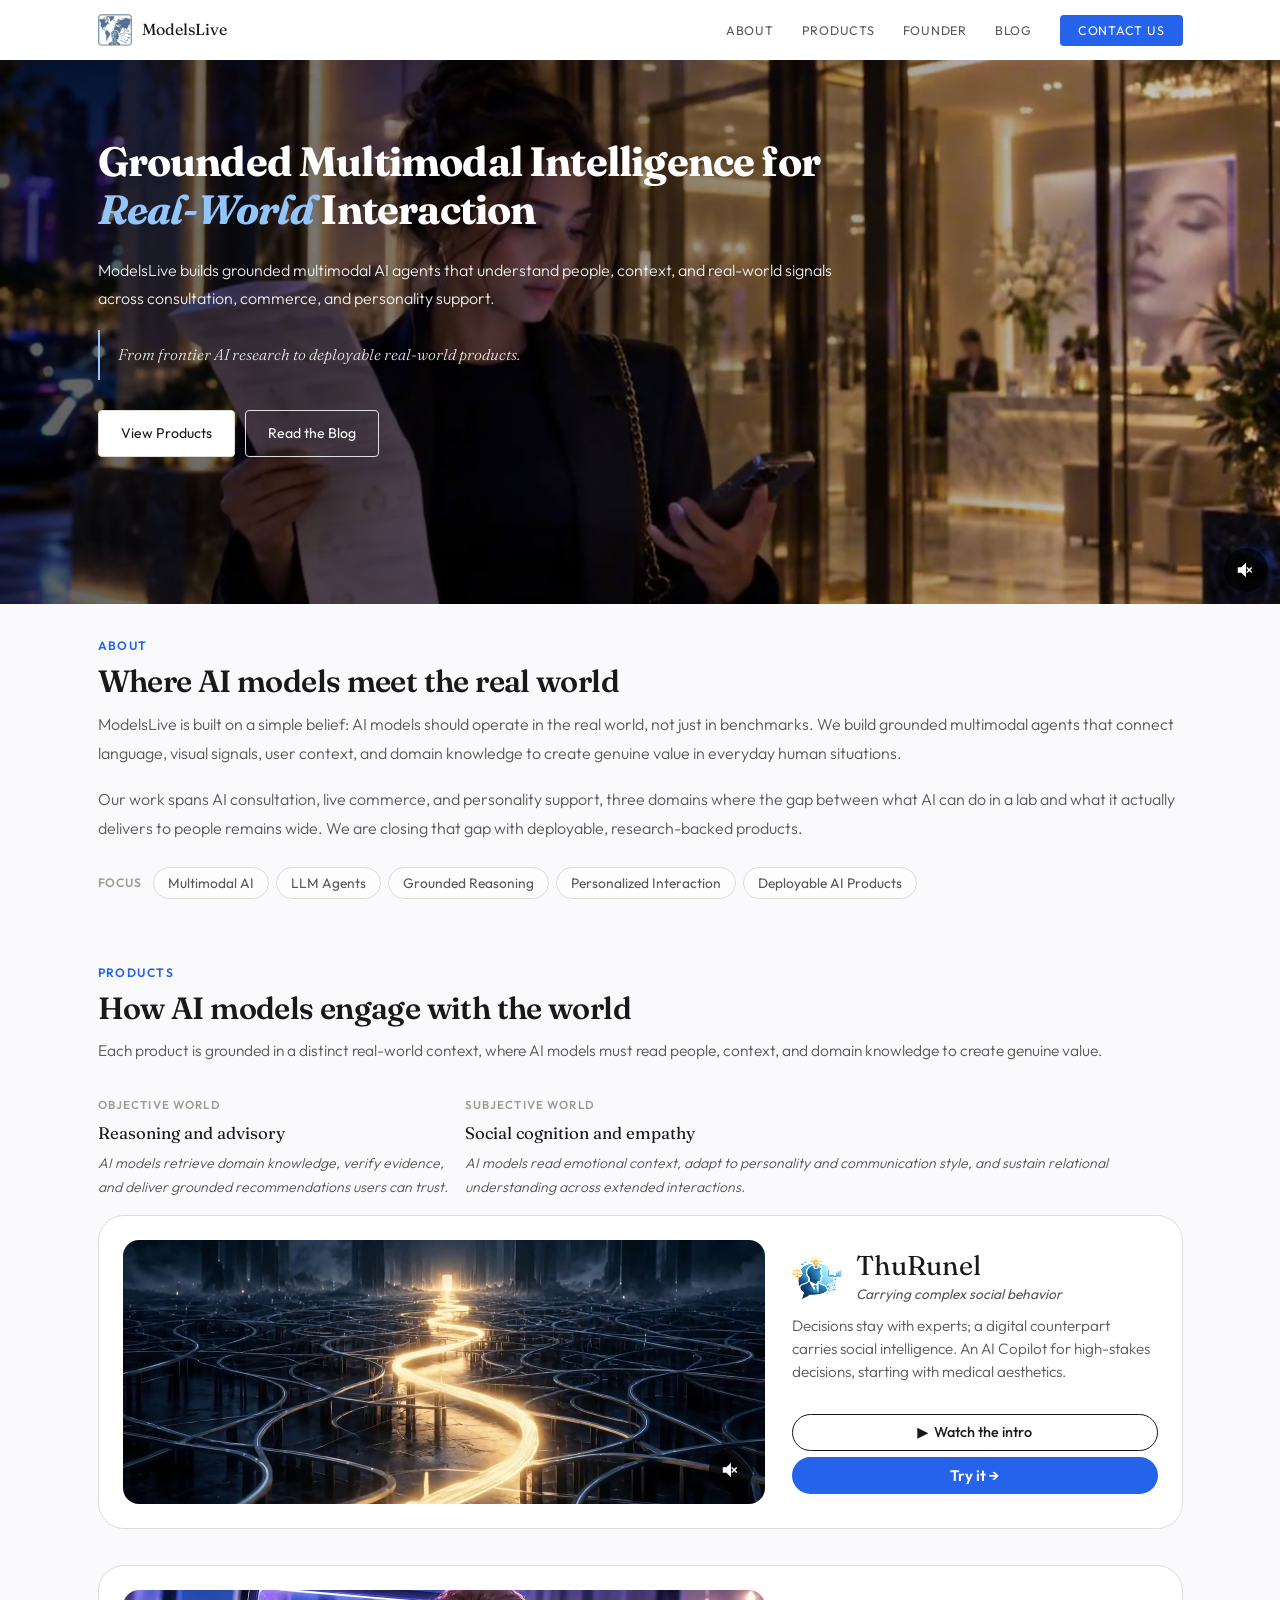
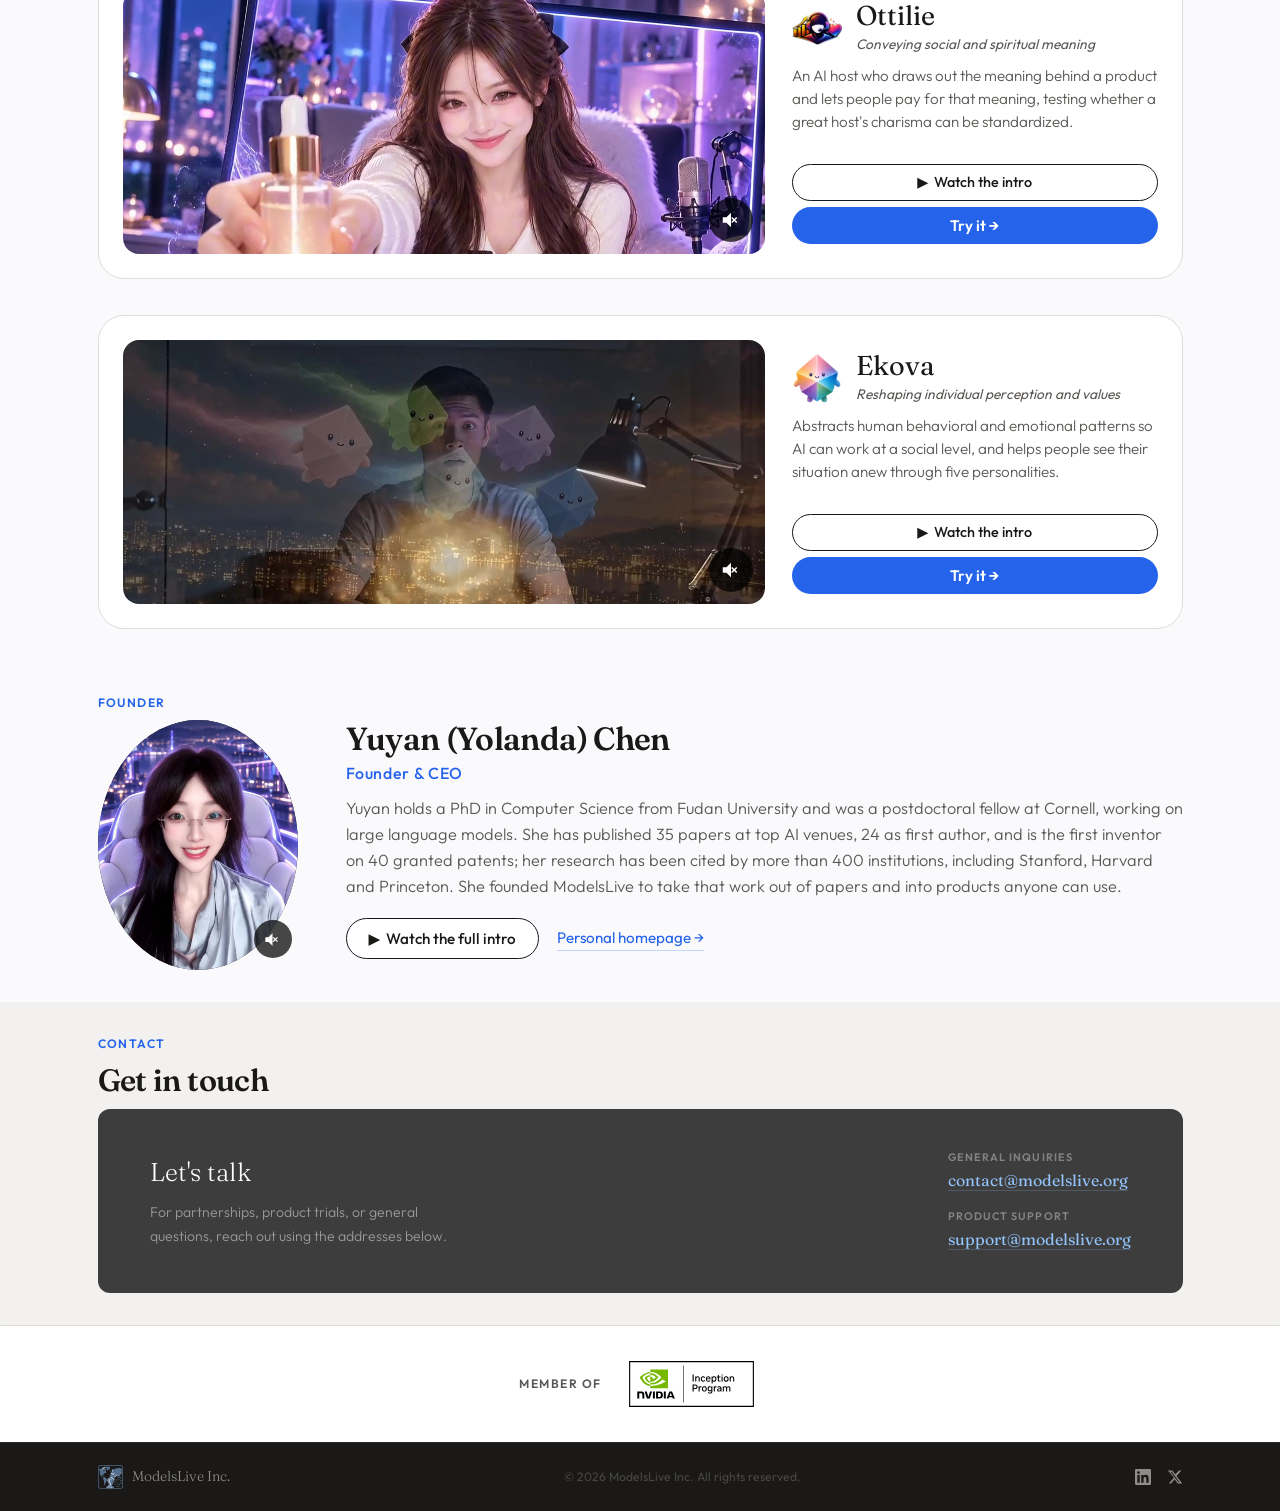
==== commit b71676ed: "Update patent count to 40" ====
--- a/index.html
+++ b/index.html
@@ -448,7 +448,7 @@
       <div class="founder-body">
         <h2 class="stitle founder-name">Yuyan (Yolanda) Chen</h2>
         <div class="founder-role">Founder &amp; CEO</div>
-        <p>Yuyan holds a PhD in Computer Science from Fudan University and was a postdoctoral fellow at Cornell, working on large language models. She has published 35 papers at top AI venues, 24 as first author, and is the first inventor on 39 granted patents; her research has been cited by more than 400 institutions, including Stanford, Harvard and Princeton. She founded ModelsLive to take that work out of papers and into products anyone can use.</p>
+        <p>Yuyan holds a PhD in Computer Science from Fudan University and was a postdoctoral fellow at Cornell, working on large language models. She has published 35 papers at top AI venues, 24 as first author, and is the first inventor on 40 granted patents; her research has been cited by more than 400 institutions, including Stanford, Harvard and Princeton. She founded ModelsLive to take that work out of papers and into products anyone can use.</p>
         <div class="founder-actions"><button class="btn-intro founder-full" type="button" data-intro="company_talk">&#9654;&nbsp; Watch the full intro</button><a class="founder-link" href="https://yukyin.github.io/" target="_blank">Personal homepage →</a></div>
       </div>
     </div>
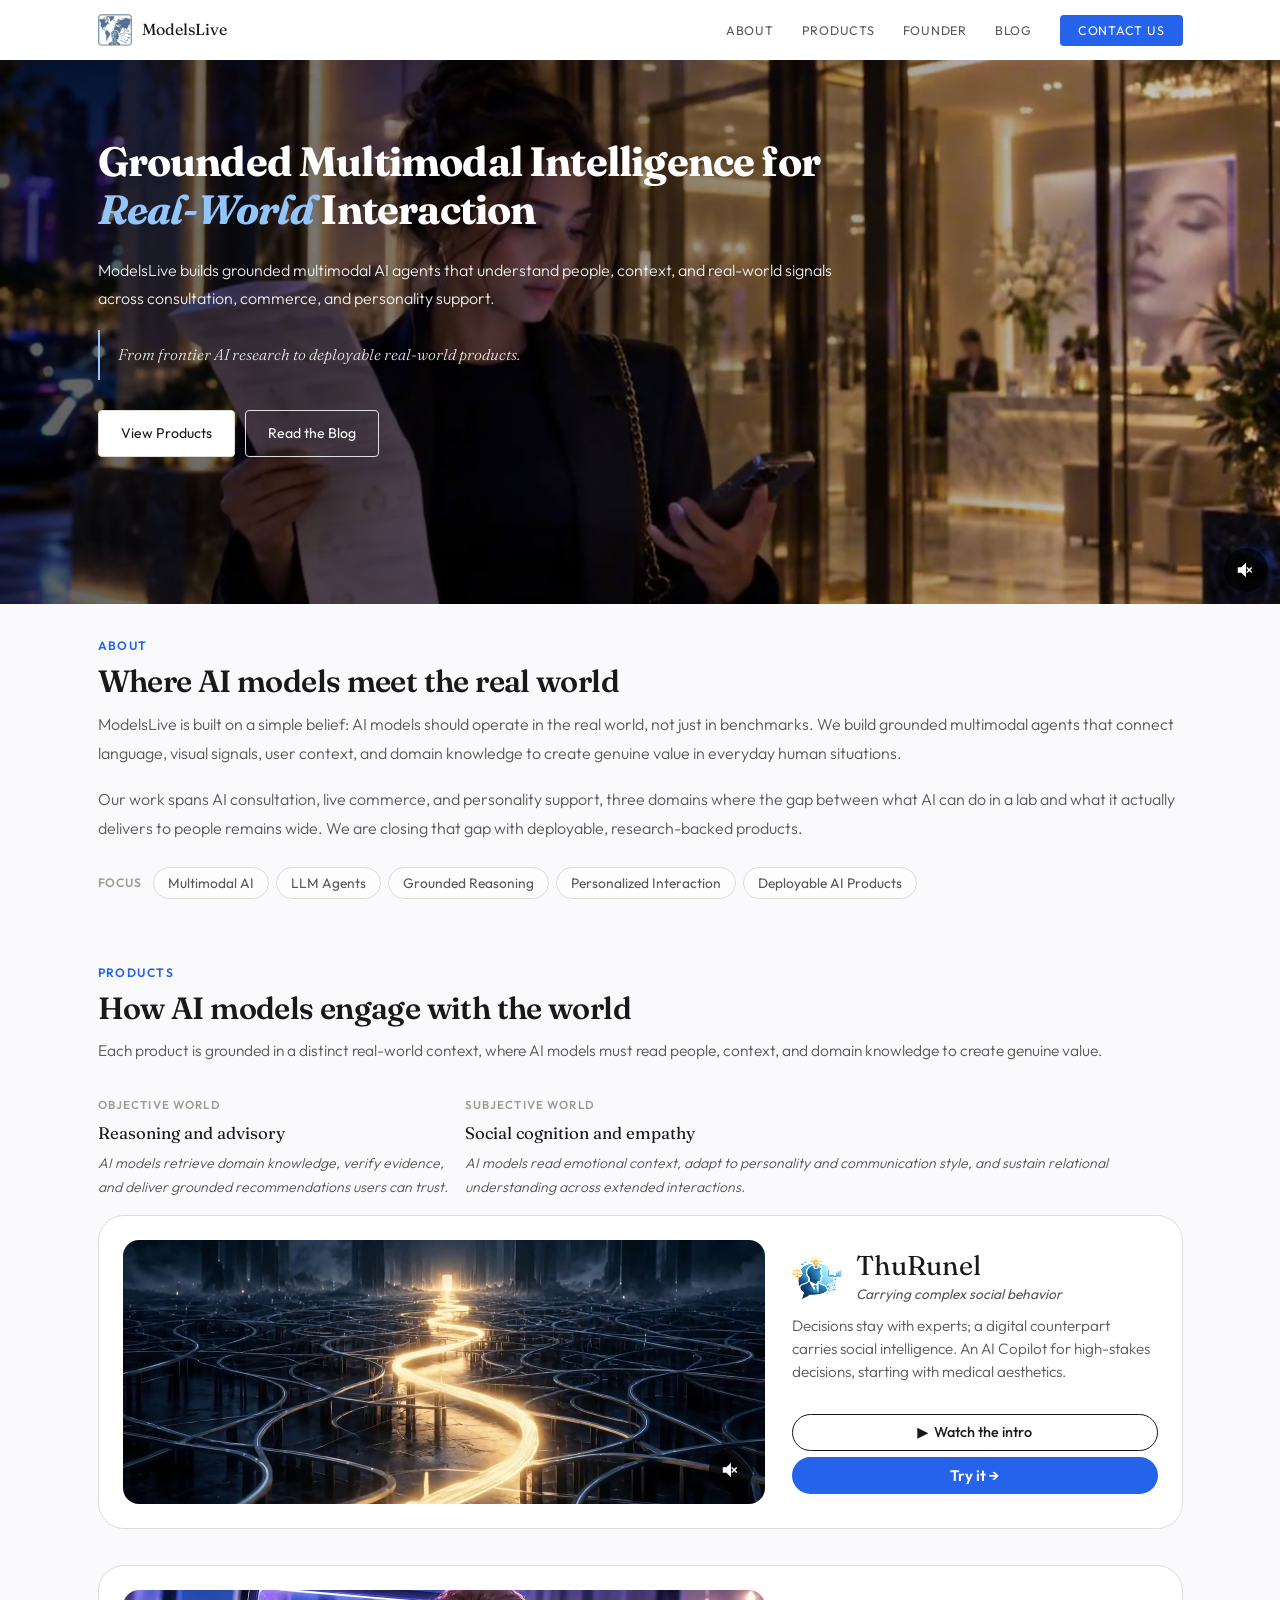
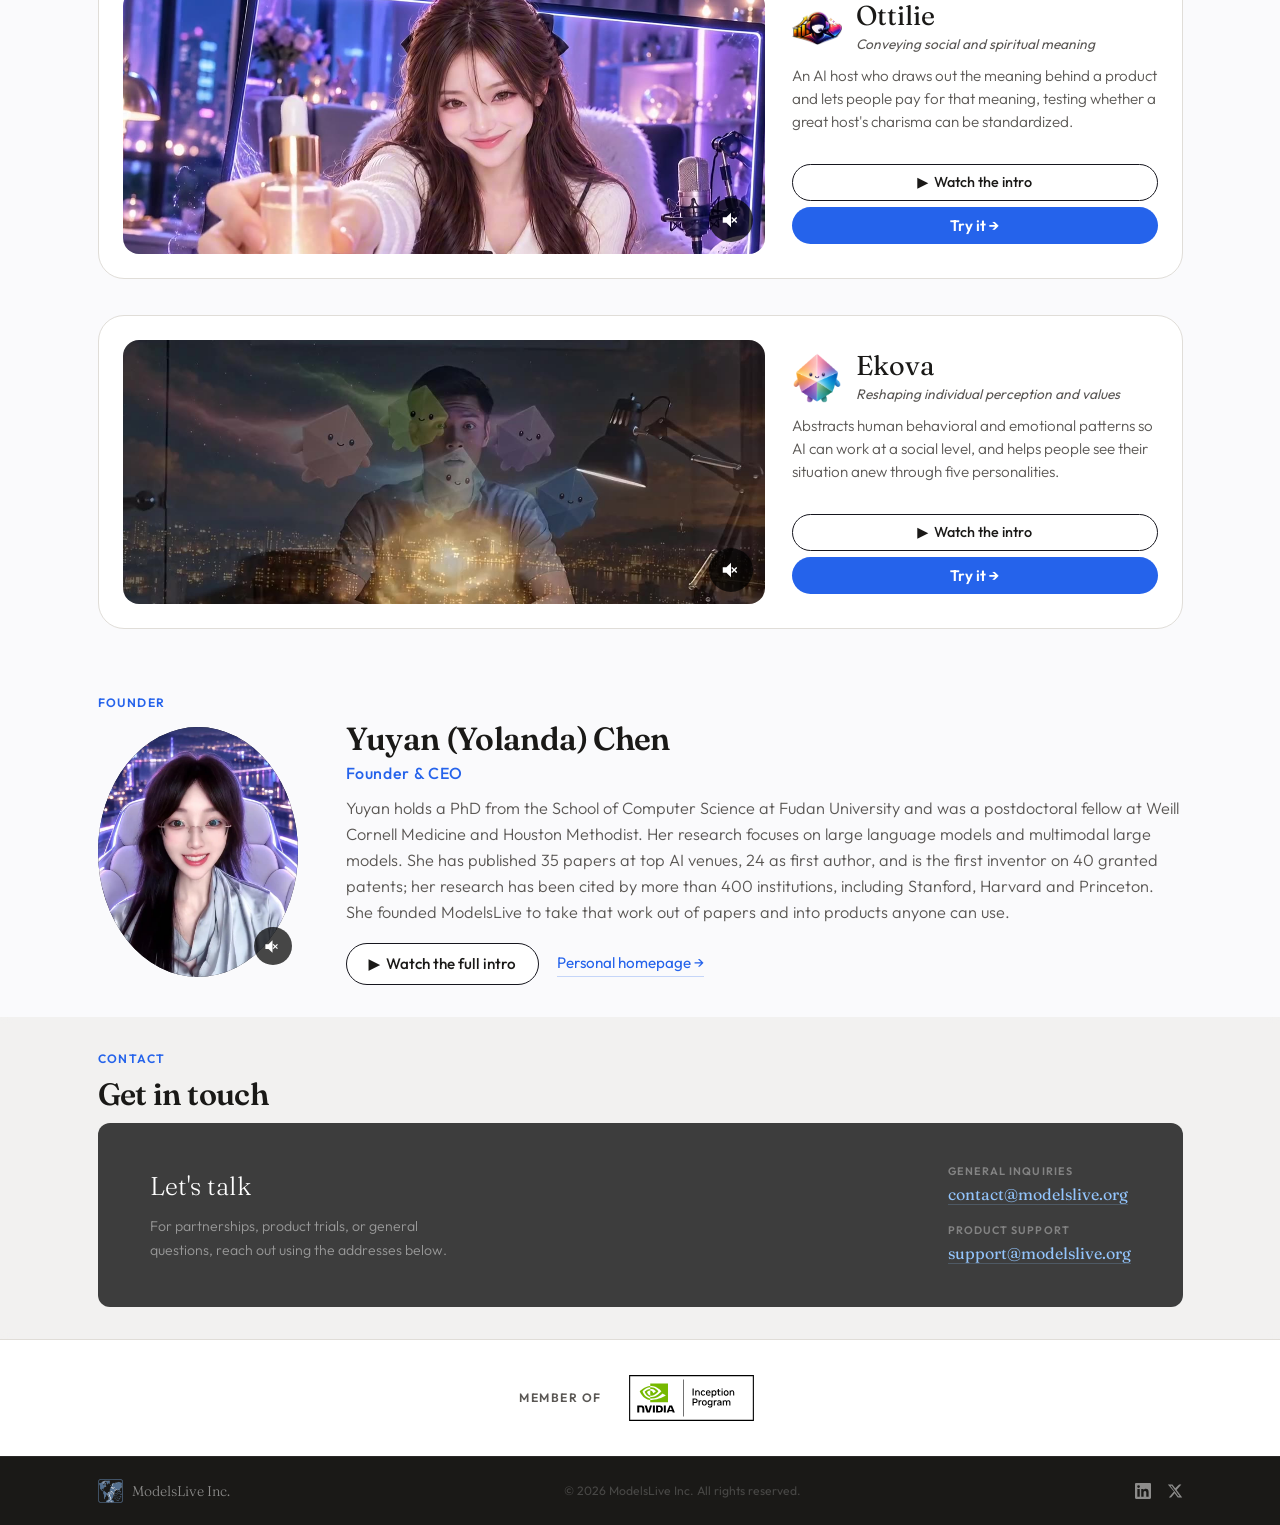
==== commit 574f9761: "Update founder bio" ====
--- a/index.html
+++ b/index.html
@@ -448,7 +448,7 @@
       <div class="founder-body">
         <h2 class="stitle founder-name">Yuyan (Yolanda) Chen</h2>
         <div class="founder-role">Founder &amp; CEO</div>
-        <p>Yuyan holds a PhD in Computer Science from Fudan University and was a postdoctoral fellow at Cornell, working on large language models. She has published 35 papers at top AI venues, 24 as first author, and is the first inventor on 40 granted patents; her research has been cited by more than 400 institutions, including Stanford, Harvard and Princeton. She founded ModelsLive to take that work out of papers and into products anyone can use.</p>
+        <p>Yuyan holds a PhD from the School of Computer Science at Fudan University and was a postdoctoral fellow at Weill Cornell Medicine and Houston Methodist. Her research focuses on large language models and multimodal large models. She has published 35 papers at top AI venues, 24 as first author, and is the first inventor on 40 granted patents; her research has been cited by more than 400 institutions, including Stanford, Harvard and Princeton. She founded ModelsLive to take that work out of papers and into products anyone can use.</p>
         <div class="founder-actions"><button class="btn-intro founder-full" type="button" data-intro="company_talk">&#9654;&nbsp; Watch the full intro</button><a class="founder-link" href="https://yukyin.github.io/" target="_blank">Personal homepage →</a></div>
       </div>
     </div>
